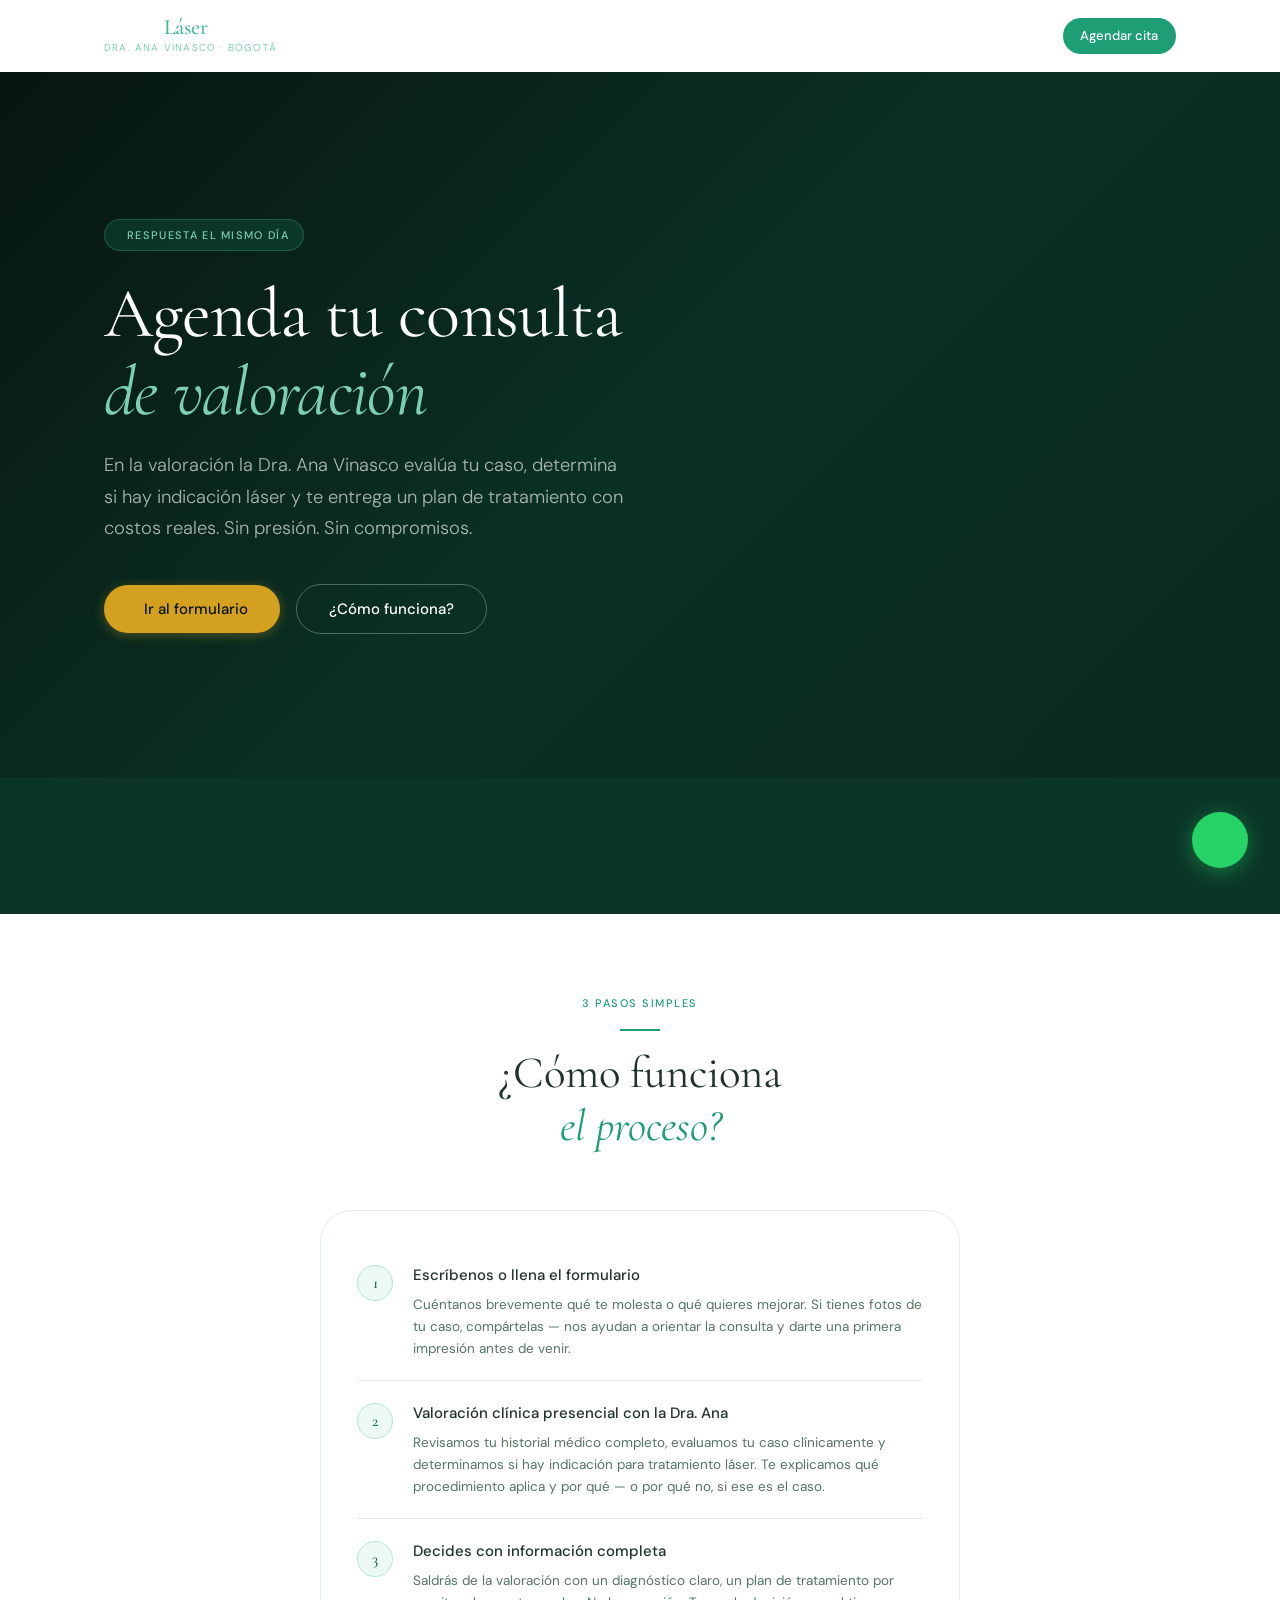
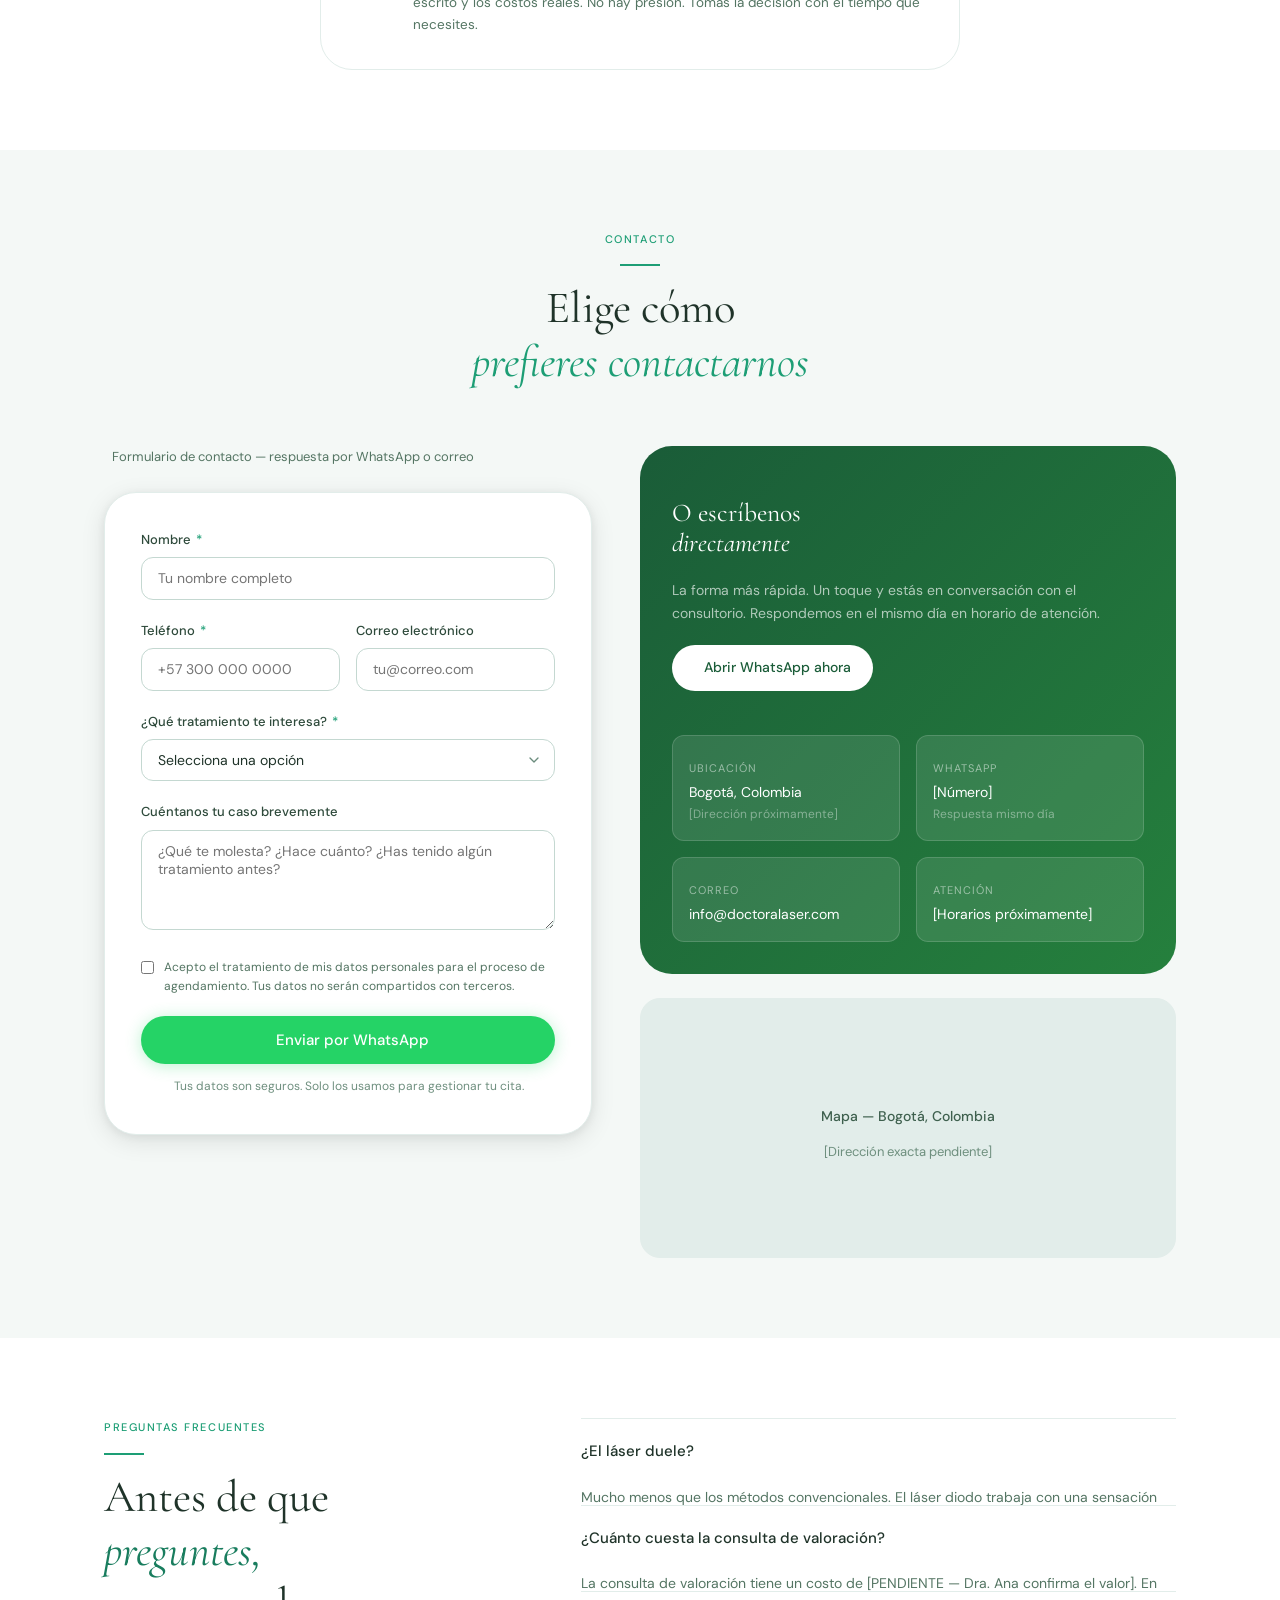
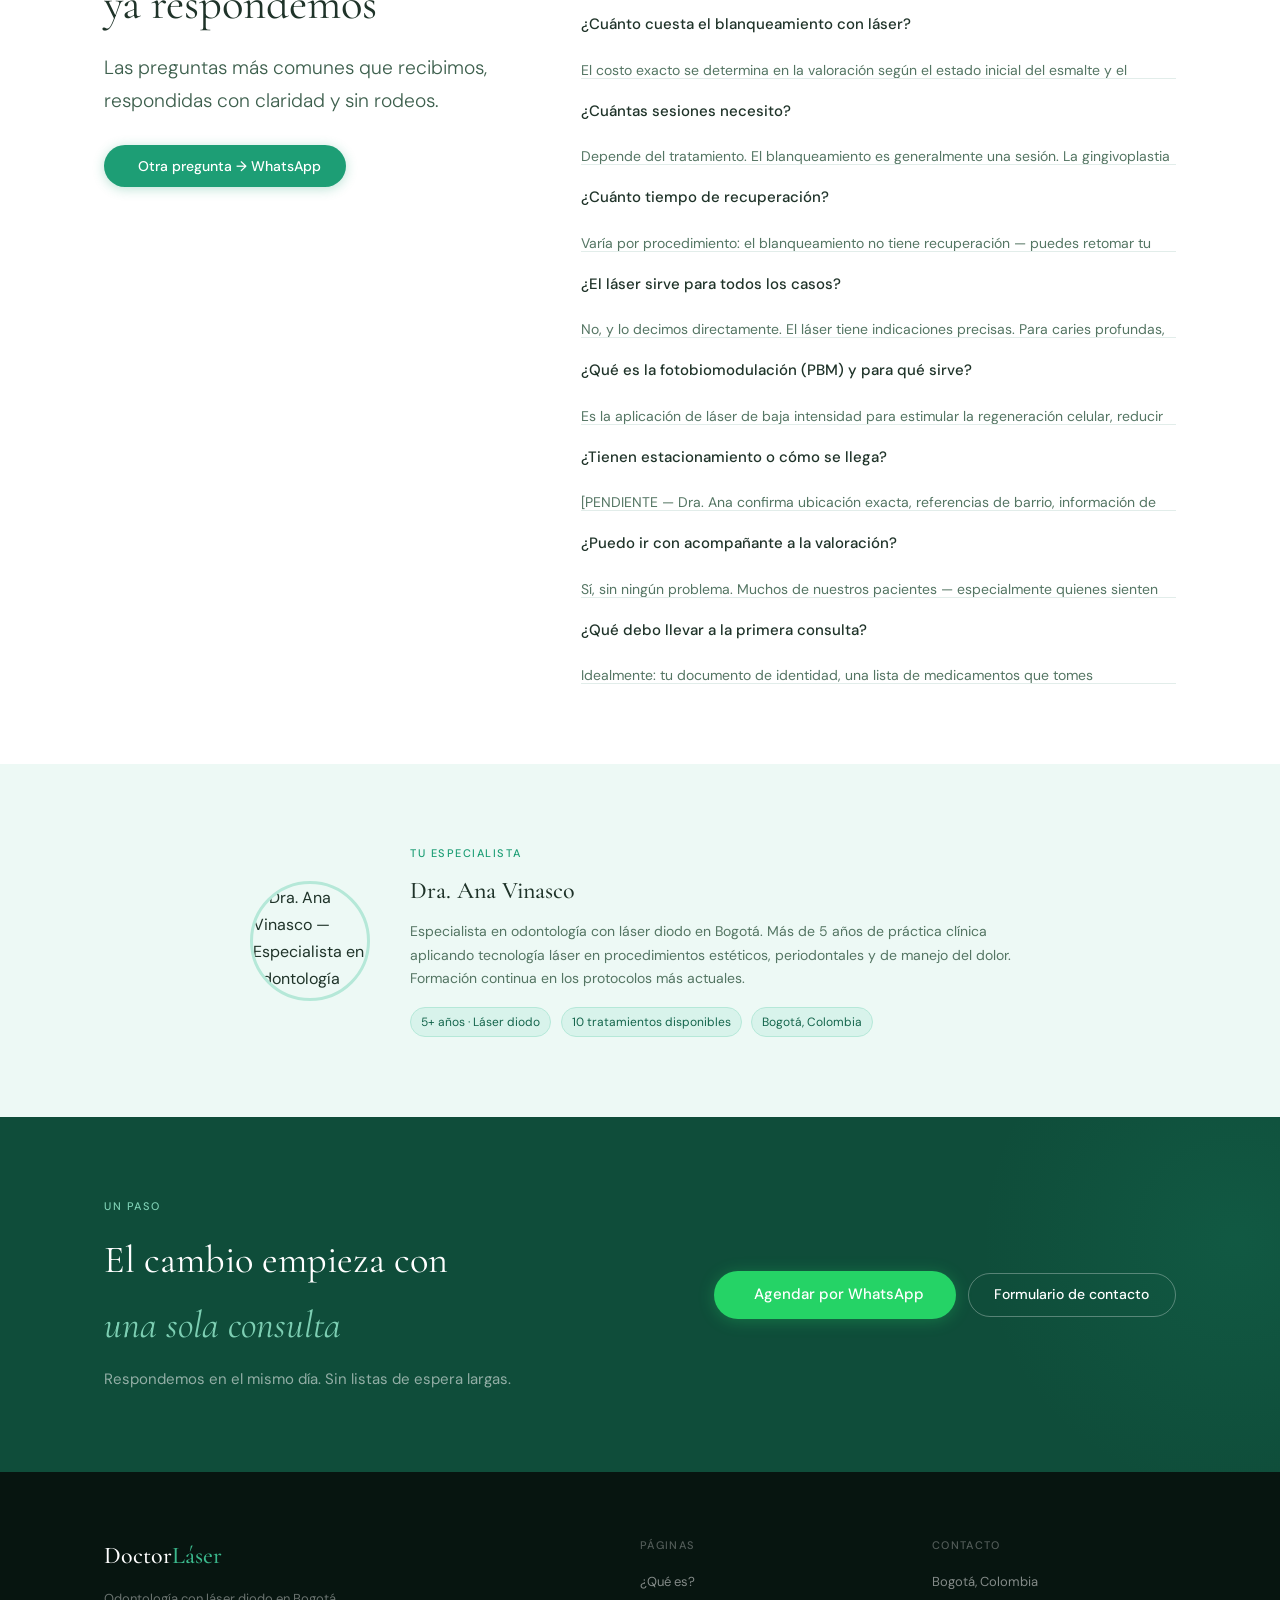
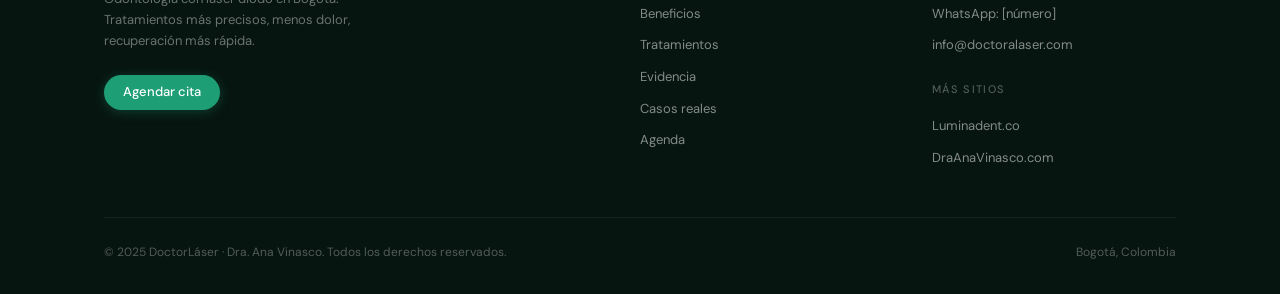
==== doctoralaser_v1/agenda.html @ c2af557d "Add files via upload" ====
<!DOCTYPE html>
<html lang="es">
<head>
  <meta charset="UTF-8">
  <meta name="viewport" content="width=device-width, initial-scale=1.0">
  <title>Agendar Cita — Odontología Láser Bogotá | DoctorLáser</title>
  <meta name="description" content="Agenda tu consulta de valoración con la Dra. Ana Vinasco. Odontología láser en Bogotá. Respuesta el mismo día por WhatsApp.">
  <link rel="preconnect" href="https://fonts.googleapis.com">
  <link rel="preconnect" href="https://fonts.gstatic.com" crossorigin>
  <link href="https://fonts.googleapis.com/css2?family=Cormorant+Garamond:ital,wght@0,300;0,400;0,500;0,600;1,300;1,400;1,500&family=DM+Sans:opsz,wght@9..40,300;9..40,400;9..40,500&display=swap" rel="stylesheet">
  <link rel="stylesheet" href="https://cdn.jsdelivr.net/npm/@tabler/icons-webfont@2.44.0/tabler-icons.min.css">
  <link rel="stylesheet" href="css/styles.css">
  <style>
    .contact-grid { display:grid; grid-template-columns:1fr 1.1fr; gap:3rem; align-items:start; }
    @media(max-width:800px){ .contact-grid { grid-template-columns:1fr; } }

    .form-card {
      background:var(--c-white);
      border:1px solid var(--c-n100);
      border-radius:var(--radius-xl);
      padding:2.25rem;
      box-shadow:var(--shadow-md);
    }
    .form-field { margin-bottom:1.25rem; }
    .form-label {
      display:block; font-size:13px; font-weight:500;
      color:var(--c-n700); margin-bottom:.4rem;
    }
    .form-label span { color:var(--c-p500); margin-left:2px; }
    .form-input {
      width:100%; padding:.7rem 1rem;
      border:1px solid var(--c-n200);
      border-radius:var(--radius-md);
      font-family:var(--font-body);
      font-size:14px; color:var(--c-n800);
      background:var(--c-white);
      transition:border-color var(--dur-fast), box-shadow var(--dur-fast);
      outline:none;
    }
    .form-input:focus {
      border-color:var(--c-p400);
      box-shadow:0 0 0 3px rgba(29,158,117,.12);
    }
    textarea.form-input { resize:vertical; min-height:100px; }
    select.form-input { cursor:pointer; appearance:none;
      background-image:url("data:image/svg+xml,%3Csvg xmlns='http://www.w3.org/2000/svg' width='16' height='16' fill='none' viewBox='0 0 24 24'%3E%3Cpath stroke='%236B8C7D' stroke-linecap='round' stroke-linejoin='round' stroke-width='2' d='M6 9l6 6 6-6'/%3E%3C/svg%3E");
      background-repeat:no-repeat; background-position:right .75rem center; padding-right:2.5rem;
    }
    .form-submit {
      width:100%; padding:.85rem;
      background:#25D366; color:var(--c-white);
      border:none; border-radius:var(--radius-pill);
      font-size:15px; font-weight:500;
      cursor:pointer; display:flex; align-items:center;
      justify-content:center; gap:.6rem;
      transition:background var(--dur-fast), transform var(--dur-fast), box-shadow var(--dur-fast);
      box-shadow:0 2px 16px rgba(37,211,102,.3);
      font-family:var(--font-body);
    }
    .form-submit:hover { background:#1fbd5c; transform:translateY(-2px); box-shadow:0 6px 24px rgba(37,211,102,.4); }
    .form-submit i { font-size:20px; }
    .form-note { font-size:12px; color:var(--c-n400); text-align:center; margin-top:.75rem; }

    .wa-direct {
      background:linear-gradient(135deg,#1A5C38,#25803D);
      border-radius:var(--radius-xl);
      padding:2rem;
      color:var(--c-white);
      display:flex; flex-direction:column; gap:1.25rem;
    }
    .wa-direct__icon { font-size:40px; color:#7DDD9B; }
    .wa-direct__title { font-family:var(--font-display); font-size:1.6rem; font-weight:400; line-height:1.2; }
    .wa-direct__sub { font-size:14px; color:rgba(255,255,255,.65); line-height:1.65; }
    .wa-direct__btn {
      display:inline-flex; align-items:center; gap:.6rem;
      background:var(--c-white); color:#1A5C38;
      font-size:14px; font-weight:500;
      padding:.7rem 1.4rem; border-radius:var(--radius-pill);
      width:fit-content;
      transition:transform var(--dur-fast), box-shadow var(--dur-fast);
    }
    .wa-direct__btn:hover { transform:translateY(-2px); box-shadow:0 6px 20px rgba(0,0,0,.2); }
    .wa-direct__btn i { font-size:18px; }

    .info-tiles { display:grid; grid-template-columns:1fr 1fr; gap:1rem; margin-top:1.5rem; }
    .info-tile {
      background:rgba(255,255,255,.1); border:1px solid rgba(255,255,255,.15);
      border-radius:var(--radius-md); padding:1rem;
    }
    .info-tile__label { font-size:11px; color:rgba(255,255,255,.5); text-transform:uppercase; letter-spacing:.1em; margin-bottom:.3rem; }
    .info-tile__value { font-size:14px; color:var(--c-white); font-weight:400; line-height:1.5; }
    .info-tile i { font-size:20px; color:rgba(255,255,255,.5); margin-bottom:.4rem; display:block; }

    .process-card {
      background:var(--c-white);
      border:1px solid var(--c-n100);
      border-radius:var(--radius-xl);
      padding:2rem 2.25rem;
    }
    .process-step {
      display:flex; gap:1.25rem; align-items:flex-start;
      padding:1.25rem 0;
      border-bottom:1px solid var(--c-n100);
    }
    .process-step:last-child { border-bottom:none; padding-bottom:0; }
    .ps-num {
      width:36px; height:36px; flex-shrink:0;
      background:var(--c-p50); border:1px solid var(--c-p200);
      border-radius:50%; display:flex; align-items:center; justify-content:center;
      font-family:var(--font-display); font-size:16px;
      color:var(--c-p700); font-weight:500; margin-top:2px;
    }
    .ps-body {}
    .ps-title { font-size:15px; font-weight:500; color:var(--c-n800); margin-bottom:.3rem; }
    .ps-text  { font-size:13.5px; color:var(--c-n500); line-height:1.65; }

    .map-embed {
      width:100%; height:260px; border-radius:var(--radius-lg);
      overflow:hidden; border:1px solid var(--c-n100);
      background:var(--c-n100);
      display:flex; flex-direction:column;
      align-items:center; justify-content:center;
      gap:.75rem; color:var(--c-n400);
    }
    .map-embed i { font-size:40px; color:var(--c-n300); }

    .hours-grid {
      display:grid; grid-template-columns:1fr 1fr;
      gap:.5rem; margin-top:.75rem;
    }
    .hours-row {
      display:flex; justify-content:space-between;
      font-size:13px; padding:.4rem 0;
      border-bottom:1px solid var(--c-n100);
    }
    .hours-row .day  { color:var(--c-n600); }
    .hours-row .time { color:var(--c-n800); font-weight:500; }
    .hours-row.closed .time { color:var(--c-n400); font-weight:400; }
  </style>
</head>
<body>

  <nav class="nav" id="main-nav"></nav>
  <div id="wa-float" class="wa-float"></div>

  <main>

    <!-- HERO -->
    <section class="hero hero--compact">
      <div class="hero__bg" style="background-image:url('https://images.unsplash.com/photo-1559839734-2b71ea197ec2?w=1400&q=80')"></div>
      <div class="hero__overlay"></div>
      <div class="hero__content">
        <div class="hero__tag fade-up">
          <i class="ti ti-calendar-check"></i>
          Respuesta el mismo día
        </div>
        <h1 class="hero__title fade-up delay-1">
          Agenda tu consulta<br><em>de valoración</em>
        </h1>
        <p class="hero__sub fade-up delay-2">
          En la valoración la Dra. Ana Vinasco evalúa tu caso, determina si hay indicación láser y te entrega un plan de tratamiento con costos reales. Sin presión. Sin compromisos.
        </p>
        <div class="hero__actions fade-up delay-3">
          <a href="#contacto" class="btn btn--primary btn--lg">
            <i class="ti ti-arrow-down"></i>
            Ir al formulario
          </a>
          <a href="#proceso" class="btn btn--outline btn--lg">¿Cómo funciona?</a>
        </div>
      </div>
    </section>

    <!-- PROMESA -->
    <section class="section--sm" style="background:var(--c-p900)">
      <div class="container">
        <div style="display:flex;justify-content:center;flex-wrap:wrap;gap:2rem" class="fade-up">
          <div style="display:flex;align-items:center;gap:.75rem;color:rgba(255,255,255,.75);font-size:14px">
            <i class="ti ti-clock" style="font-size:22px;color:var(--c-p400)"></i>
            Respondemos en el mismo día
          </div>
          <div style="display:flex;align-items:center;gap:.75rem;color:rgba(255,255,255,.75);font-size:14px">
            <i class="ti ti-file-description" style="font-size:22px;color:var(--c-p400)"></i>
            Plan de tratamiento por escrito
          </div>
          <div style="display:flex;align-items:center;gap:.75rem;color:rgba(255,255,255,.75);font-size:14px">
            <i class="ti ti-cash" style="font-size:22px;color:var(--c-p400)"></i>
            Costos reales en la consulta
          </div>
          <div style="display:flex;align-items:center;gap:.75rem;color:rgba(255,255,255,.75);font-size:14px">
            <i class="ti ti-heart-handshake" style="font-size:22px;color:var(--c-p400)"></i>
            Sin presión para agendar
          </div>
        </div>
      </div>
    </section>

    <!-- PROCESO -->
    <section id="proceso">
      <div class="container">
        <div class="section-header section-header--center fade-up">
          <div class="eyebrow section-header__eyebrow">3 pasos simples</div>
          <div class="section-divider section-divider--center"></div>
          <h2 class="section-header__title">¿Cómo funciona<br><em>el proceso?</em></h2>
        </div>
        <div style="max-width:640px;margin:0 auto" class="fade-up">
          <div class="process-card">
            <div class="process-step">
              <div class="ps-num">1</div>
              <div class="ps-body">
                <div class="ps-title">Escríbenos o llena el formulario</div>
                <div class="ps-text">Cuéntanos brevemente qué te molesta o qué quieres mejorar. Si tienes fotos de tu caso, compártelas — nos ayudan a orientar la consulta y darte una primera impresión antes de venir.</div>
              </div>
            </div>
            <div class="process-step">
              <div class="ps-num">2</div>
              <div class="ps-body">
                <div class="ps-title">Valoración clínica presencial con la Dra. Ana</div>
                <div class="ps-text">Revisamos tu historial médico completo, evaluamos tu caso clínicamente y determinamos si hay indicación para tratamiento láser. Te explicamos qué procedimiento aplica y por qué — o por qué no, si ese es el caso.</div>
              </div>
            </div>
            <div class="process-step">
              <div class="ps-num">3</div>
              <div class="ps-body">
                <div class="ps-title">Decides con información completa</div>
                <div class="ps-text">Saldrás de la valoración con un diagnóstico claro, un plan de tratamiento por escrito y los costos reales. No hay presión. Tomas la decisión con el tiempo que necesites.</div>
              </div>
            </div>
          </div>
        </div>
      </div>
    </section>

    <!-- CONTACTO PRINCIPAL -->
    <section id="contacto" class="bg-light">
      <div class="container">
        <div class="section-header section-header--center fade-up">
          <div class="eyebrow section-header__eyebrow">Contacto</div>
          <div class="section-divider section-divider--center"></div>
          <h2 class="section-header__title">Elige cómo<br><em>prefieres contactarnos</em></h2>
        </div>
        <div class="contact-grid fade-up">

          <!-- FORMULARIO -->
          <div>
            <p style="font-size:13px;color:var(--c-n500);margin-bottom:1.5rem;display:flex;align-items:center;gap:.5rem">
              <i class="ti ti-mail" style="color:var(--c-p500)"></i>
              Formulario de contacto — respuesta por WhatsApp o correo
            </p>
            <div class="form-card">
              <div class="form-field">
                <label class="form-label">Nombre <span>*</span></label>
                <input type="text" class="form-input" placeholder="Tu nombre completo">
              </div>
              <div style="display:grid;grid-template-columns:1fr 1fr;gap:1rem">
                <div class="form-field">
                  <label class="form-label">Teléfono <span>*</span></label>
                  <input type="tel" class="form-input" placeholder="+57 300 000 0000">
                </div>
                <div class="form-field">
                  <label class="form-label">Correo electrónico</label>
                  <input type="email" class="form-input" placeholder="tu@correo.com">
                </div>
              </div>
              <div class="form-field">
                <label class="form-label">¿Qué tratamiento te interesa? <span>*</span></label>
                <select class="form-input">
                  <option value="" disabled selected>Selecciona una opción</option>
                  <option>Blanqueamiento dental con láser</option>
                  <option>Gingivoplastia (rediseño de encías)</option>
                  <option>Fotobiomodulación — PBM</option>
                  <option>Desensibilización dental</option>
                  <option>Frenilectomía</option>
                  <option>Terapia para bruxismo</option>
                  <option>Terapia para parálisis facial</option>
                  <option>Desinfección de conductos</option>
                  <option>Desinfección de bolsas periodontales</option>
                  <option>No sé cuál necesito — quiero orientación</option>
                  <option>Otro procedimiento</option>
                </select>
              </div>
              <div class="form-field">
                <label class="form-label">Cuéntanos tu caso brevemente</label>
                <textarea class="form-input" placeholder="¿Qué te molesta? ¿Hace cuánto? ¿Has tenido algún tratamiento antes?"></textarea>
              </div>
              <div class="form-field" style="display:flex;align-items:flex-start;gap:.6rem">
                <input type="checkbox" id="privacidad" style="margin-top:3px;accent-color:var(--c-p500);cursor:pointer">
                <label for="privacidad" style="font-size:12px;color:var(--c-n500);cursor:pointer;line-height:1.6">
                  Acepto el tratamiento de mis datos personales para el proceso de agendamiento. Tus datos no serán compartidos con terceros.
                </label>
              </div>
              <button type="button" class="form-submit" onclick="sendWhatsApp()">
                <i class="ti ti-brand-whatsapp"></i>
                Enviar por WhatsApp
              </button>
              <p class="form-note">
                <i class="ti ti-shield-lock" style="vertical-align:-2px;margin-right:3px"></i>
                Tus datos son seguros. Solo los usamos para gestionar tu cita.
              </p>
            </div>
          </div>

          <!-- WHATSAPP DIRECTO + INFO -->
          <div style="display:flex;flex-direction:column;gap:1.5rem">

            <div class="wa-direct">
              <i class="ti ti-brand-whatsapp wa-direct__icon"></i>
              <h3 class="wa-direct__title">O escríbenos<br><em>directamente</em></h3>
              <p class="wa-direct__sub">La forma más rápida. Un toque y estás en conversación con el consultorio. Respondemos en el mismo día en horario de atención.</p>
              <a href="https://wa.me/573000000000?text=Hola%2C%20quiero%20agendar%20una%20consulta%20de%20valoraci%C3%B3n%20en%20DoctorL%C3%A1ser%20%F0%9F%98�" target="_blank" rel="noopener" class="wa-direct__btn">
                <i class="ti ti-brand-whatsapp"></i>
                Abrir WhatsApp ahora
              </a>
              <div class="info-tiles">
                <div class="info-tile">
                  <i class="ti ti-map-pin"></i>
                  <div class="info-tile__label">Ubicación</div>
                  <div class="info-tile__value">Bogotá, Colombia<br><span style="color:rgba(255,255,255,.4);font-size:12px">[Dirección próximamente]</span></div>
                </div>
                <div class="info-tile">
                  <i class="ti ti-phone"></i>
                  <div class="info-tile__label">WhatsApp</div>
                  <div class="info-tile__value">[Número]<br><span style="color:rgba(255,255,255,.4);font-size:12px">Respuesta mismo día</span></div>
                </div>
                <div class="info-tile">
                  <i class="ti ti-mail"></i>
                  <div class="info-tile__label">Correo</div>
                  <div class="info-tile__value">info@doctoralaser.com</div>
                </div>
                <div class="info-tile">
                  <i class="ti ti-clock"></i>
                  <div class="info-tile__label">Atención</div>
                  <div class="info-tile__value">[Horarios próximamente]</div>
                </div>
              </div>
            </div>

            <!-- MAPA -->
            <div class="map-embed">
              <i class="ti ti-map-2"></i>
              <p style="font-size:14px;color:var(--c-n600);font-weight:500">Mapa — Bogotá, Colombia</p>
              <p style="font-size:13px;color:var(--c-n400)">[Dirección exacta pendiente]</p>
            </div>

          </div>
        </div>
      </div>
    </section>

    <!-- FAQ -->
    <section>
      <div class="container">
        <div style="display:grid;grid-template-columns:1fr 1.5fr;gap:5rem;align-items:start">

          <div class="fade-up" style="position:sticky;top:100px">
            <div class="eyebrow section-header__eyebrow">Preguntas frecuentes</div>
            <div class="section-divider"></div>
            <h2 class="display-md" style="color:var(--c-n800);margin-bottom:1.25rem">
              Antes de que<br><em style="color:var(--c-p600)">preguntes,</em><br>ya respondemos
            </h2>
            <p class="lead" style="margin-bottom:1.75rem">
              Las preguntas más comunes que recibimos, respondidas con claridad y sin rodeos.
            </p>
            <a href="agenda.html#contacto" class="btn btn--teal">
              <i class="ti ti-brand-whatsapp"></i>
              Otra pregunta → WhatsApp
            </a>
          </div>

          <div class="fade-up delay-1">
            <div class="faq-item">
              <div class="faq-question">
                ¿El láser duele?
                <i class="ti ti-chevron-down"></i>
              </div>
              <div class="faq-answer">
                Mucho menos que los métodos convencionales. El láser diodo trabaja con una sensación de calor leve y controlada. En muchos procedimientos de tejidos blandos se trabaja con mínima anestesia o sin ella. En cirugías más complejas se usa anestesia local, pero el post-operatorio es notablemente más cómodo que con bisturí convencional.
              </div>
            </div>
            <div class="faq-item">
              <div class="faq-question">
                ¿Cuánto cuesta la consulta de valoración?
                <i class="ti ti-chevron-down"></i>
              </div>
              <div class="faq-answer">
                La consulta de valoración tiene un costo de [PENDIENTE — Dra. Ana confirma el valor]. En ella recibes evaluación clínica completa, diagnóstico preciso y un plan de tratamiento por escrito con los costos reales de cada procedimiento. No hay letra pequeña.
              </div>
            </div>
            <div class="faq-item">
              <div class="faq-question">
                ¿Cuánto cuesta el blanqueamiento con láser?
                <i class="ti ti-chevron-down"></i>
              </div>
              <div class="faq-answer">
                El costo exacto se determina en la valoración según el estado inicial del esmalte y el objetivo de tono del paciente. El blanqueamiento láser tiene un costo mayor que los kits caseros o el blanqueamiento con luz LED de baja potencia, pero la diferencia está en la seguridad del proceso, la velocidad del resultado (una sesión vs. semanas) y el control clínico profesional. En la consulta recibes el precio exacto para tu caso.
              </div>
            </div>
            <div class="faq-item">
              <div class="faq-question">
                ¿Cuántas sesiones necesito?
                <i class="ti ti-chevron-down"></i>
              </div>
              <div class="faq-answer">
                Depende del tratamiento. El blanqueamiento es generalmente una sesión. La gingivoplastia y la frenilectomía también son habitualmente procedimientos de una sola sesión. La fotobiomodulación (PBM), la terapia para bruxismo y la desinfección de bolsas periodontales pueden requerir entre 3 y 6 sesiones según la severidad del caso. En la valoración te decimos exactamente cuántas sesiones necesita tu caso específico.
              </div>
            </div>
            <div class="faq-item">
              <div class="faq-question">
                ¿Cuánto tiempo de recuperación?
                <i class="ti ti-chevron-down"></i>
              </div>
              <div class="faq-answer">
                Varía por procedimiento: el blanqueamiento no tiene recuperación — puedes retomar tu vida inmediatamente. La gingivoplastia y la frenilectomía tienen 24–48 horas de molestia leve. La desinfección de conductos o bolsas periodontales con láser tiene recuperación similar o más corta que el método convencional. En ningún caso necesitas días de cama ni analgésicos fuertes para la mayoría de procedimientos.
              </div>
            </div>
            <div class="faq-item">
              <div class="faq-question">
                ¿El láser sirve para todos los casos?
                <i class="ti ti-chevron-down"></i>
              </div>
              <div class="faq-answer">
                No, y lo decimos directamente. El láser tiene indicaciones precisas. Para caries profundas, ortodoncia, prótesis o endodoncia compleja, los métodos convencionales siguen siendo el estándar. Pacientes con marcapasos, epilepsia fotosensible o ciertas condiciones de pigmentación requieren evaluación especial. En la consulta de valoración revisamos tu historial completo y te decimos con honestidad si tienes indicación láser — incluyendo cuando la respuesta es no.
              </div>
            </div>
            <div class="faq-item">
              <div class="faq-question">
                ¿Qué es la fotobiomodulación (PBM) y para qué sirve?
                <i class="ti ti-chevron-down"></i>
              </div>
              <div class="faq-answer">
                Es la aplicación de láser de baja intensidad para estimular la regeneración celular, reducir inflamación y acelerar la cicatrización. No corta ni elimina tejido — activa los mecanismos naturales de reparación del organismo. Se usa en aftas, úlceras bucales, dolor de articulación temporomandibular (ATM), recuperación post-quirúrgica, periodoncia y como complemento en terapia para parálisis facial periférica. No duele y no requiere anestesia.
              </div>
            </div>
            <div class="faq-item">
              <div class="faq-question">
                ¿Tienen estacionamiento o cómo se llega?
                <i class="ti ti-chevron-down"></i>
              </div>
              <div class="faq-answer">
                [PENDIENTE — Dra. Ana confirma ubicación exacta, referencias de barrio, información de parqueaderos cercanos y rutas de transporte público. Este espacio se actualiza con la dirección definitiva.]
              </div>
            </div>
            <div class="faq-item">
              <div class="faq-question">
                ¿Puedo ir con acompañante a la valoración?
                <i class="ti ti-chevron-down"></i>
              </div>
              <div class="faq-answer">
                Sí, sin ningún problema. Muchos de nuestros pacientes — especialmente quienes sienten ansiedad ante el dentista — vienen con un familiar o amigo. La valoración es una conversación tranquila, no un procedimiento. No es necesario nada especial para asistir.
              </div>
            </div>
            <div class="faq-item">
              <div class="faq-question">
                ¿Qué debo llevar a la primera consulta?
                <i class="ti ti-chevron-down"></i>
              </div>
              <div class="faq-answer">
                Idealmente: tu documento de identidad, una lista de medicamentos que tomes actualmente (especialmente anticoagulantes o inmunosupresores), y si tienes radiografías dentales recientes, tráelas — nos ahorran tiempo. Si tienes algún diagnóstico médico relevante (diabetes, hipertensión, enfermedades autoinmunes), también es útil que nos lo cuentes. No es obligatorio traer nada — podemos comenzar desde cero.
              </div>
            </div>
          </div>

        </div>
      </div>
    </section>

    <!-- DOCTORA BREVE -->
    <section class="bg-teal-light">
      <div class="container">
        <div style="display:grid;grid-template-columns:auto 1fr;gap:2.5rem;align-items:center;max-width:780px;margin:0 auto" class="fade-up">
          <div style="width:120px;height:120px;border-radius:50%;overflow:hidden;flex-shrink:0;border:3px solid var(--c-p200)">
            <img src="https://images.unsplash.com/photo-1559839734-2b71ea197ec2?w=240&q=80"
                 alt="Dra. Ana Vinasco — Especialista en odontología láser Bogotá"
                 style="width:100%;height:100%;object-fit:cover">
          </div>
          <div>
            <div class="eyebrow section-header__eyebrow" style="margin-bottom:.5rem">Tu especialista</div>
            <h3 style="font-family:var(--font-display);font-size:1.5rem;font-weight:500;color:var(--c-n800);margin-bottom:.5rem">Dra. Ana Vinasco</h3>
            <p style="font-size:14px;color:var(--c-n500);line-height:1.7;margin-bottom:1rem">
              Especialista en odontología con láser diodo en Bogotá. Más de 5 años de práctica clínica aplicando tecnología láser en procedimientos estéticos, periodontales y de manejo del dolor. Formación continua en los protocolos más actuales.
            </p>
            <div style="display:flex;flex-wrap:wrap;gap:.6rem">
              <span style="font-size:12px;background:var(--c-p100);color:var(--c-p700);padding:4px 10px;border-radius:999px;border:1px solid var(--c-p200)">5+ años · Láser diodo</span>
              <span style="font-size:12px;background:var(--c-p100);color:var(--c-p700);padding:4px 10px;border-radius:999px;border:1px solid var(--c-p200)">10 tratamientos disponibles</span>
              <span style="font-size:12px;background:var(--c-p100);color:var(--c-p700);padding:4px 10px;border-radius:999px;border:1px solid var(--c-p200)">Bogotá, Colombia</span>
            </div>
          </div>
        </div>
      </div>
    </section>

    <!-- FINAL CTA -->
    <section class="cta-section">
      <div class="container">
        <div class="cta-section__inner fade-up">
          <div class="cta-section__text">
            <div class="eyebrow eyebrow--light" style="margin-bottom:.75rem">Un paso</div>
            <h2 class="cta-section__title">El cambio empieza con<br><em>una sola consulta</em></h2>
            <p class="cta-section__sub">Respondemos en el mismo día. Sin listas de espera largas.</p>
          </div>
          <div class="cta-section__actions">
            <a href="https://wa.me/573000000000?text=Hola%2C%20quiero%20agendar%20una%20consulta%20de%20valoraci%C3%B3n%20en%20DoctorL%C3%A1ser%20%F0%9F%98%8A" target="_blank" rel="noopener" class="btn btn--wa btn--lg">
              <i class="ti ti-brand-whatsapp"></i>
              Agendar por WhatsApp
            </a>
            <a href="#contacto" class="btn btn--outline">Formulario de contacto</a>
          </div>
        </div>
      </div>
    </section>

  </main>

  <div id="main-footer"></div>
  <script src="js/components.js"></script>
  <script src="js/main.js"></script>
  <script>
    function sendWhatsApp() {
      const nombre = document.querySelector('input[placeholder="Tu nombre completo"]').value.trim();
      const tel    = document.querySelector('input[type="tel"]').value.trim();
      const trat   = document.querySelector('select').value;
      const msg    = document.querySelector('textarea').value.trim();
      const check  = document.getElementById('privacidad').checked;

      if (!nombre || !tel) {
        alert('Por favor completa al menos tu nombre y teléfono.');
        return;
      }
      if (!check) {
        alert('Por favor acepta el tratamiento de datos para continuar.');
        return;
      }

      let text = `Hola Dra. Ana 👋\n\nMi nombre es *${nombre}*.\nTeléfono: ${tel}\n`;
      if (trat) text += `Tratamiento de interés: *${trat}*\n`;
      if (msg)  text += `\nComentario: ${msg}\n`;
      text += `\nMe gustaría agendar una consulta de valoración en DoctorLáser 😊`;

      window.open(`https://wa.me/573000000000?text=${encodeURIComponent(text)}`, '_blank');
    }
  </script>
</body>
</html>
---- doctoralaser_v1/css/styles.css ----
/* ============================================================
   DOCTORALASER.COM — Design System
   Premium Medical + Editorial Aesthetic
   ============================================================ */

/* --- Google Fonts --- */
@import url('https://fonts.googleapis.com/css2?family=Cormorant+Garamond:ital,wght@0,300;0,400;0,500;0,600;1,300;1,400;1,500&family=DM+Sans:opsz,wght@9..40,300;9..40,400;9..40,500&display=swap');

/* --- Design Tokens --- */
:root {
  --c-dark:        #071510;
  --c-p900:        #0B3528;
  --c-p800:        #0F4D3A;
  --c-p700:        #14654C;
  --c-p600:        #197D5E;
  --c-p500:        #1D9E75;
  --c-p400:        #3BB88C;
  --c-p300:        #7DCFB3;
  --c-p200:        #B5E8D8;
  --c-p100:        #D8F3EB;
  --c-p50:         #EDF9F5;
  --c-a600:        #B8860A;
  --c-a500:        #D4A020;
  --c-a400:        #E8B83A;
  --c-a100:        #FEF5DF;
  --c-n900:        #111B16;
  --c-n800:        #1F3329;
  --c-n700:        #2E4A3B;
  --c-n600:        #3E604E;
  --c-n500:        #547563;
  --c-n400:        #6E8F7E;
  --c-n300:        #A0BAB0;
  --c-n200:        #C4D8D1;
  --c-n100:        #E2EDEA;
  --c-n50:         #F4F8F6;
  --c-white:       #FFFFFF;

  --font-display:  'Cormorant Garamond', Georgia, serif;
  --font-body:     'DM Sans', -apple-system, BlinkMacSystemFont, sans-serif;

  --radius-xs:     4px;
  --radius-sm:     8px;
  --radius-md:     12px;
  --radius-lg:     20px;
  --radius-xl:     32px;
  --radius-pill:   999px;

  --shadow-xs:     0 1px 2px rgba(7,21,16,.05);
  --shadow-sm:     0 2px 8px rgba(7,21,16,.07), 0 1px 3px rgba(7,21,16,.05);
  --shadow-md:     0 6px 24px rgba(7,21,16,.10), 0 2px 8px rgba(7,21,16,.06);
  --shadow-lg:     0 16px 48px rgba(7,21,16,.14), 0 4px 14px rgba(7,21,16,.07);
  --shadow-xl:     0 28px 64px rgba(7,21,16,.18), 0 8px 24px rgba(7,21,16,.09);

  --nav-h:         72px;
  --max-w:         1120px;
  --max-w-narrow:  800px;
  --max-w-wide:    1300px;

  --ease-out:      cubic-bezier(.16,1,.3,1);
  --ease-in-out:   cubic-bezier(.45,0,.55,1);
  --dur-fast:      160ms;
  --dur-mid:       280ms;
  --dur-slow:      480ms;
}

/* --- Reset --- */
*, *::before, *::after { box-sizing: border-box; margin: 0; padding: 0; }
html { scroll-behavior: smooth; -webkit-font-smoothing: antialiased; }
body {
  font-family: var(--font-body);
  font-size: 16px;
  line-height: 1.7;
  color: var(--c-n800);
  background: var(--c-white);
  padding-top: var(--nav-h);
}
img { display: block; max-width: 100%; height: auto; }
a { color: inherit; text-decoration: none; }
ul { list-style: none; }
button { cursor: pointer; border: none; background: none; font-family: inherit; }
input, textarea, select { font-family: inherit; }

/* --- Typography Scale --- */
.display-xl {
  font-family: var(--font-display);
  font-size: clamp(2.8rem, 6vw, 5rem);
  font-weight: 400;
  line-height: 1.1;
  letter-spacing: -0.01em;
}
.display-lg {
  font-family: var(--font-display);
  font-size: clamp(2.2rem, 4.5vw, 3.8rem);
  font-weight: 400;
  line-height: 1.15;
}
.display-md {
  font-family: var(--font-display);
  font-size: clamp(1.8rem, 3.5vw, 2.8rem);
  font-weight: 400;
  line-height: 1.2;
}
.display-sm {
  font-family: var(--font-display);
  font-size: clamp(1.4rem, 2.5vw, 2rem);
  font-weight: 500;
  line-height: 1.25;
}
h1 { font-family: var(--font-display); font-weight: 400; }
h2 { font-family: var(--font-display); font-weight: 400; }
h3 { font-family: var(--font-body); font-weight: 500; }
h4 { font-family: var(--font-body); font-weight: 500; }

.eyebrow {
  font-family: var(--font-body);
  font-size: 11px;
  font-weight: 500;
  letter-spacing: 0.14em;
  text-transform: uppercase;
  color: var(--c-p500);
}
.eyebrow--light { color: var(--c-p300); }
.eyebrow--gold  { color: var(--c-a400); }

.lead {
  font-size: clamp(1rem, 2vw, 1.2rem);
  line-height: 1.7;
  font-weight: 300;
  color: var(--c-n600);
}
.lead--light { color: rgba(255,255,255,.75); }

.text-sm { font-size: 14px; }
.text-xs { font-size: 12px; }
.text-muted { color: var(--c-n500); }
.text-light { color: var(--c-white); }
.text-teal  { color: var(--c-p500); }
.text-gold  { color: var(--c-a500); }

/* --- Layout --- */
.container {
  width: 100%;
  max-width: var(--max-w);
  margin: 0 auto;
  padding: 0 1.5rem;
}
.container--narrow  { max-width: var(--max-w-narrow); }
.container--wide    { max-width: var(--max-w-wide); }

section { padding: 5rem 0; }
section.section--sm { padding: 3.5rem 0; }
section.section--lg { padding: 7rem 0; }

.bg-dark   { background: var(--c-p900); }
.bg-forest { background: var(--c-p800); }
.bg-teal   { background: var(--c-p500); }
.bg-light  { background: var(--c-n50); }
.bg-teal-light { background: var(--c-p50); }

.grid-2 { display: grid; grid-template-columns: 1fr 1fr; gap: 1.5rem; }
.grid-3 { display: grid; grid-template-columns: repeat(3, 1fr); gap: 1.5rem; }
.grid-auto { display: grid; grid-template-columns: repeat(auto-fit, minmax(280px, 1fr)); gap: 1.5rem; }

/* --- Navigation --- */
.nav {
  position: fixed;
  top: 0; left: 0; right: 0;
  z-index: 1000;
  height: var(--nav-h);
  display: flex;
  align-items: center;
  transition: background var(--dur-mid) var(--ease-out),
              box-shadow var(--dur-mid) var(--ease-out);
  background: transparent;
}
.nav.scrolled {
  background: rgba(7,21,16,.96);
  backdrop-filter: blur(12px);
  -webkit-backdrop-filter: blur(12px);
  box-shadow: 0 1px 0 rgba(255,255,255,.06);
}
.nav__inner {
  display: flex;
  align-items: center;
  justify-content: space-between;
  width: 100%;
  max-width: var(--max-w);
  margin: 0 auto;
  padding: 0 1.5rem;
}
.nav__logo {
  display: flex;
  flex-direction: column;
  gap: 1px;
}
.nav__logo-main {
  font-family: var(--font-display);
  font-size: 22px;
  font-weight: 500;
  color: var(--c-white);
  letter-spacing: -0.01em;
  line-height: 1;
}
.nav__logo-main span { color: var(--c-p400); }
.nav__logo-sub {
  font-size: 10px;
  font-weight: 400;
  color: var(--c-p300);
  letter-spacing: 0.12em;
  text-transform: uppercase;
}
.nav__links {
  display: flex;
  align-items: center;
  gap: 0.25rem;
}
.nav__link {
  font-size: 13.5px;
  font-weight: 400;
  color: rgba(255,255,255,.75);
  padding: 0.4rem 0.75rem;
  border-radius: var(--radius-sm);
  transition: color var(--dur-fast), background var(--dur-fast);
}
.nav__link:hover  { color: var(--c-white); background: rgba(255,255,255,.08); }
.nav__link.active { color: var(--c-p300); }
.nav__cta {
  font-size: 13px;
  font-weight: 500;
  background: var(--c-p500);
  color: var(--c-white);
  padding: 0.45rem 1.1rem;
  border-radius: var(--radius-pill);
  margin-left: 0.5rem;
  transition: background var(--dur-fast), transform var(--dur-fast);
}
.nav__cta:hover { background: var(--c-p400); transform: translateY(-1px); }
.nav__burger {
  display: none;
  flex-direction: column;
  gap: 5px;
  padding: 4px;
  cursor: pointer;
}
.nav__burger span {
  display: block;
  width: 24px;
  height: 2px;
  background: var(--c-white);
  border-radius: 2px;
  transition: transform var(--dur-mid), opacity var(--dur-mid);
}
.nav__mobile {
  display: none;
  position: fixed;
  inset: 0;
  z-index: 999;
  background: var(--c-p900);
  padding: calc(var(--nav-h) + 2rem) 1.5rem 2rem;
  flex-direction: column;
  gap: 0.5rem;
}
.nav__mobile.open { display: flex; }
.nav__mobile .nav__link {
  font-size: 16px;
  padding: 0.75rem 1rem;
  color: rgba(255,255,255,.8);
}
.nav__mobile .nav__cta {
  font-size: 15px;
  padding: 0.75rem 1.5rem;
  margin: 1rem 0 0;
  text-align: center;
  display: block;
}

/* --- Hero Variants --- */
.hero {
  position: relative;
  min-height: 90vh;
  display: flex;
  align-items: center;
  overflow: hidden;
  background: var(--c-dark);
}
.hero--compact { min-height: 65vh; }
.hero--full    { min-height: 100vh; }

.hero__bg {
  position: absolute;
  inset: 0;
  background-size: cover;
  background-position: center;
  opacity: 0.25;
  filter: saturate(0.3);
  transition: opacity 1.2s var(--ease-out);
}
.hero__overlay {
  position: absolute;
  inset: 0;
  background: linear-gradient(
    135deg,
    rgba(7,21,16,.96) 0%,
    rgba(11,53,40,.85) 50%,
    rgba(29,158,117,.15) 100%
  );
}
.hero__content {
  position: relative;
  z-index: 2;
  padding: 4rem 1.5rem;
  width: 100%;
  max-width: var(--max-w);
  margin: 0 auto;
}
.hero__tag {
  display: inline-flex;
  align-items: center;
  gap: 8px;
  background: rgba(29,158,117,.18);
  border: 1px solid rgba(61,184,140,.3);
  color: var(--c-p300);
  font-size: 11px;
  font-weight: 500;
  letter-spacing: 0.12em;
  text-transform: uppercase;
  padding: 6px 14px;
  border-radius: var(--radius-pill);
  margin-bottom: 1.5rem;
}
.hero__tag i { font-size: 14px; }
.hero__title {
  font-family: var(--font-display);
  font-size: clamp(2.6rem, 5.5vw, 5rem);
  font-weight: 400;
  color: var(--c-white);
  line-height: 1.1;
  max-width: 700px;
  margin-bottom: 1.25rem;
  letter-spacing: -0.01em;
}
.hero__title em {
  font-style: italic;
  color: var(--c-p300);
}
.hero__sub {
  font-size: clamp(1rem, 1.8vw, 1.15rem);
  color: rgba(255,255,255,.65);
  line-height: 1.7;
  max-width: 520px;
  margin-bottom: 2.5rem;
  font-weight: 300;
}
.hero__actions { display: flex; gap: 1rem; flex-wrap: wrap; align-items: center; }
.hero__scroll {
  position: absolute;
  bottom: 2rem;
  left: 50%;
  transform: translateX(-50%);
  display: flex;
  flex-direction: column;
  align-items: center;
  gap: 6px;
  color: rgba(255,255,255,.4);
  font-size: 11px;
  font-weight: 500;
  letter-spacing: 0.1em;
  text-transform: uppercase;
  z-index: 2;
}
.hero__scroll-line {
  width: 1px;
  height: 40px;
  background: linear-gradient(to bottom, rgba(29,158,117,.6), transparent);
  animation: scrollPulse 2s ease-in-out infinite;
}
@keyframes scrollPulse {
  0%,100% { opacity: .4; transform: scaleY(.8); }
  50%      { opacity: 1; transform: scaleY(1); }
}

/* --- Buttons --- */
.btn {
  display: inline-flex;
  align-items: center;
  gap: 8px;
  font-family: var(--font-body);
  font-size: 14px;
  font-weight: 500;
  border-radius: var(--radius-pill);
  padding: 0.7rem 1.6rem;
  transition: transform var(--dur-fast), box-shadow var(--dur-fast), background var(--dur-fast);
  line-height: 1.4;
}
.btn:hover   { transform: translateY(-2px); }
.btn:active  { transform: translateY(0); }
.btn i       { font-size: 18px; }

.btn--primary {
  background: var(--c-a500);
  color: var(--c-dark);
  box-shadow: 0 2px 12px rgba(212,160,32,.35);
}
.btn--primary:hover { background: var(--c-a400); box-shadow: 0 6px 24px rgba(212,160,32,.45); }

.btn--teal {
  background: var(--c-p500);
  color: var(--c-white);
  box-shadow: 0 2px 12px rgba(29,158,117,.3);
}
.btn--teal:hover { background: var(--c-p400); box-shadow: 0 6px 24px rgba(29,158,117,.4); }

.btn--outline {
  background: transparent;
  border: 1px solid rgba(255,255,255,.3);
  color: var(--c-white);
}
.btn--outline:hover { background: rgba(255,255,255,.08); border-color: rgba(255,255,255,.5); }

.btn--ghost {
  background: transparent;
  border: 1px solid var(--c-n200);
  color: var(--c-n700);
}
.btn--ghost:hover { background: var(--c-n50); border-color: var(--c-n300); }

.btn--wa {
  background: #25D366;
  color: var(--c-white);
  box-shadow: 0 2px 16px rgba(37,211,102,.3);
  font-size: 15px;
  padding: 0.8rem 1.8rem;
}
.btn--wa:hover { background: #1fbd5c; box-shadow: 0 6px 28px rgba(37,211,102,.4); }

.btn--lg { font-size: 15px; padding: 0.85rem 2rem; }
.btn--sm { font-size: 13px; padding: 0.5rem 1.2rem; }

/* --- Cards --- */
.card {
  background: var(--c-white);
  border: 1px solid var(--c-n100);
  border-radius: var(--radius-lg);
  overflow: hidden;
  transition: transform var(--dur-mid) var(--ease-out), box-shadow var(--dur-mid) var(--ease-out);
}
.card:hover { transform: translateY(-4px); box-shadow: var(--shadow-lg); }
.card--flat { box-shadow: none; }
.card--flat:hover { box-shadow: var(--shadow-md); }
.card__body { padding: 1.75rem; }
.card__header { padding: 1.75rem 1.75rem 0; }
.card__footer { padding: 0 1.75rem 1.75rem; }

/* Treatment Cards */
.treatment-card {
  background: var(--c-white);
  border: 1px solid var(--c-n100);
  border-radius: var(--radius-lg);
  padding: 1.75rem;
  transition: transform var(--dur-mid) var(--ease-out), box-shadow var(--dur-mid) var(--ease-out), border-color var(--dur-mid);
  height: 100%;
}
.treatment-card:hover {
  transform: translateY(-4px);
  box-shadow: var(--shadow-md);
  border-color: var(--c-p200);
}
.treatment-card--featured {
  background: linear-gradient(135deg, var(--c-p800) 0%, var(--c-p700) 100%);
  border-color: var(--c-p600);
  color: var(--c-white);
  grid-column: span 2;
}
.treatment-card__icon {
  width: 48px;
  height: 48px;
  background: var(--c-p50);
  border-radius: var(--radius-md);
  display: flex;
  align-items: center;
  justify-content: center;
  color: var(--c-p600);
  font-size: 22px;
  margin-bottom: 1rem;
  flex-shrink: 0;
}
.treatment-card--featured .treatment-card__icon {
  background: rgba(61,184,140,.2);
  color: var(--c-p300);
}
.treatment-card__badge {
  display: inline-flex;
  align-items: center;
  gap: 5px;
  background: var(--c-a100);
  color: var(--c-a600);
  font-size: 11px;
  font-weight: 500;
  padding: 4px 10px;
  border-radius: var(--radius-pill);
  margin-bottom: 1rem;
}
.treatment-card--featured .treatment-card__badge {
  background: rgba(232,184,58,.2);
  color: var(--c-a400);
}
.treatment-card__title {
  font-size: 17px;
  font-weight: 500;
  color: var(--c-n800);
  margin-bottom: 0.6rem;
  line-height: 1.3;
}
.treatment-card--featured .treatment-card__title { color: var(--c-white); font-size: 20px; }
.treatment-card__desc {
  font-size: 14px;
  line-height: 1.65;
  color: var(--c-n500);
  margin-bottom: 1rem;
}
.treatment-card--featured .treatment-card__desc { color: rgba(255,255,255,.7); }
.treatment-card__tags { display: flex; flex-wrap: wrap; gap: 6px; margin-top: auto; }
.tag {
  font-size: 11px;
  background: var(--c-n50);
  color: var(--c-n600);
  padding: 3px 9px;
  border-radius: var(--radius-pill);
  border: 1px solid var(--c-n100);
}
.tag--new  { background: var(--c-p50); color: var(--c-p700); border-color: var(--c-p200); }
.tag--gold { background: var(--c-a100); color: var(--c-a600); border-color: #F5DCB0; }
.treatment-card--featured .tag {
  background: rgba(255,255,255,.1);
  color: rgba(255,255,255,.8);
  border-color: rgba(255,255,255,.15);
}
.treatment-card__pills {
  display: flex;
  flex-wrap: wrap;
  gap: 8px;
  margin-top: 1.25rem;
}
.pill {
  display: inline-flex;
  align-items: center;
  gap: 6px;
  background: rgba(255,255,255,.1);
  border: 1px solid rgba(255,255,255,.15);
  color: rgba(255,255,255,.85);
  font-size: 12px;
  padding: 5px 12px;
  border-radius: var(--radius-pill);
}
.pill i { font-size: 14px; opacity: .8; }

/* Benefit Cards */
.benefit-card {
  padding: 2rem;
  background: var(--c-white);
  border-radius: var(--radius-lg);
  border: 1px solid var(--c-n100);
  display: flex;
  flex-direction: column;
  gap: 1rem;
  transition: transform var(--dur-mid) var(--ease-out), box-shadow var(--dur-mid) var(--ease-out);
}
.benefit-card:hover { transform: translateY(-4px); box-shadow: var(--shadow-md); }
.benefit-card__num {
  font-family: var(--font-display);
  font-size: 3rem;
  font-weight: 300;
  color: var(--c-p200);
  line-height: 1;
}
.benefit-card__title {
  font-size: 17px;
  font-weight: 500;
  color: var(--c-n800);
  line-height: 1.3;
}
.benefit-card__text {
  font-size: 14px;
  line-height: 1.7;
  color: var(--c-n500);
}

/* --- Section Headers --- */
.section-header {
  margin-bottom: 3.5rem;
  max-width: 640px;
}
.section-header--center { text-align: center; margin-left: auto; margin-right: auto; }
.section-header__eyebrow { margin-bottom: 0.75rem; }
.section-header__title {
  font-family: var(--font-display);
  font-size: clamp(1.8rem, 3.5vw, 2.8rem);
  font-weight: 400;
  color: var(--c-n800);
  line-height: 1.2;
  margin-bottom: 0.75rem;
}
.section-header__title--light { color: var(--c-white); }
.section-header__title em { font-style: italic; color: var(--c-p500); }
.section-header__text {
  font-size: 15px;
  line-height: 1.7;
  color: var(--c-n500);
}
.section-header__text--light { color: rgba(255,255,255,.6); }
.section-divider {
  width: 40px;
  height: 2px;
  background: var(--c-p500);
  margin: 1rem 0;
}
.section-divider--center { margin: 1rem auto; }

/* --- Comparison Table --- */
.comparison-table {
  width: 100%;
  border-collapse: separate;
  border-spacing: 0;
  font-size: 14px;
  border-radius: var(--radius-md);
  overflow: hidden;
  box-shadow: var(--shadow-sm);
}
.comparison-table th {
  font-weight: 500;
  font-size: 13px;
  padding: 1rem 1.25rem;
  text-align: left;
  letter-spacing: 0.03em;
}
.comparison-table th:first-child { background: var(--c-n50); color: var(--c-n600); }
.comparison-table th:nth-child(2) { background: var(--c-n100); color: var(--c-n700); }
.comparison-table th:nth-child(3) { background: var(--c-p700); color: var(--c-white); }
.comparison-table td {
  padding: 0.9rem 1.25rem;
  vertical-align: middle;
  border-top: 1px solid var(--c-n100);
}
.comparison-table td:first-child { color: var(--c-n600); font-size: 13px; background: var(--c-n50); }
.comparison-table td:nth-child(2) { color: var(--c-n700); background: var(--c-white); }
.comparison-table td:nth-child(3) { color: var(--c-p700); background: var(--c-p50); font-weight: 500; }
.comparison-table i { font-size: 18px; vertical-align: -3px; }
.comparison-table .icon-check { color: var(--c-p500); }
.comparison-table .icon-x     { color: var(--c-n400); }

/* --- Stats Strip --- */
.stats-strip {
  display: flex;
  justify-content: center;
  gap: 0;
  flex-wrap: wrap;
  background: var(--c-p800);
  border-radius: var(--radius-lg);
  overflow: hidden;
}
.stat-item {
  flex: 1;
  min-width: 150px;
  padding: 2rem 1.5rem;
  text-align: center;
  border-right: 1px solid rgba(255,255,255,.08);
  position: relative;
}
.stat-item:last-child { border-right: none; }
.stat-num {
  font-family: var(--font-display);
  font-size: 2.8rem;
  font-weight: 400;
  color: var(--c-white);
  line-height: 1;
  margin-bottom: 0.3rem;
}
.stat-num span { color: var(--c-p400); }
.stat-label {
  font-size: 12px;
  font-weight: 400;
  color: rgba(255,255,255,.5);
  letter-spacing: 0.05em;
}

/* --- Blockquote / Objection --- */
.objection-box {
  background: var(--c-a100);
  border-left: 3px solid var(--c-a500);
  border-radius: 0 var(--radius-sm) var(--radius-sm) 0;
  padding: 1.1rem 1.4rem;
  font-size: 14px;
  color: var(--c-n700);
  line-height: 1.6;
  margin-top: 1.25rem;
}
.objection-box strong { color: var(--c-a600); }
.info-box {
  background: var(--c-p50);
  border-left: 3px solid var(--c-p500);
  border-radius: 0 var(--radius-sm) var(--radius-sm) 0;
  padding: 1.1rem 1.4rem;
  font-size: 14px;
  color: var(--c-n700);
  line-height: 1.6;
}
.info-box strong { color: var(--c-p700); }

/* --- Process Steps --- */
.process-steps { display: flex; flex-direction: column; gap: 1.5rem; }
.step {
  display: flex;
  gap: 1.25rem;
  align-items: flex-start;
}
.step__num {
  flex-shrink: 0;
  width: 40px;
  height: 40px;
  background: var(--c-p50);
  border: 1px solid var(--c-p200);
  border-radius: 50%;
  display: flex;
  align-items: center;
  justify-content: center;
  font-family: var(--font-display);
  font-size: 18px;
  color: var(--c-p700);
  font-weight: 500;
}
.step__body { flex: 1; padding-top: 4px; }
.step__title { font-size: 15px; font-weight: 500; color: var(--c-n800); margin-bottom: 4px; }
.step__text  { font-size: 14px; color: var(--c-n500); line-height: 1.65; }

/* --- Evidence / Science --- */
.evidence-item {
  display: flex;
  gap: 1.5rem;
  padding: 1.75rem;
  background: var(--c-white);
  border: 1px solid var(--c-n100);
  border-radius: var(--radius-md);
  align-items: flex-start;
  transition: box-shadow var(--dur-mid);
}
.evidence-item:hover { box-shadow: var(--shadow-sm); }
.evidence-icon {
  width: 44px;
  height: 44px;
  background: var(--c-p50);
  border-radius: var(--radius-sm);
  display: flex;
  align-items: center;
  justify-content: center;
  color: var(--c-p600);
  font-size: 20px;
  flex-shrink: 0;
}
.evidence-item__title { font-size: 15px; font-weight: 500; color: var(--c-n800); margin-bottom: 5px; }
.evidence-item__text  { font-size: 13px; color: var(--c-n500); line-height: 1.65; }
.evidence-item__source { font-size: 11px; color: var(--c-n400); margin-top: 6px; font-style: italic; }

/* --- Cases / Gallery --- */
.case-card {
  background: var(--c-white);
  border: 1px solid var(--c-n100);
  border-radius: var(--radius-lg);
  overflow: hidden;
  transition: transform var(--dur-mid) var(--ease-out), box-shadow var(--dur-mid) var(--ease-out);
}
.case-card:hover { transform: translateY(-4px); box-shadow: var(--shadow-lg); }
.case-card__images {
  display: grid;
  grid-template-columns: 1fr 1fr;
  gap: 2px;
  height: 200px;
  position: relative;
  background: var(--c-n100);
  overflow: hidden;
}
.case-card__image {
  height: 200px;
  background-size: cover;
  background-position: center;
  filter: grayscale(10%);
}
.case-card__label {
  position: absolute;
  bottom: 0.5rem;
  font-size: 10px;
  font-weight: 500;
  letter-spacing: 0.08em;
  text-transform: uppercase;
  padding: 3px 8px;
  border-radius: var(--radius-xs);
  color: var(--c-white);
}
.case-card__label--before { left: 0.5rem;  background: rgba(0,0,0,.5); }
.case-card__label--after  { right: 0.5rem; background: rgba(29,158,117,.8); }
.case-card__body { padding: 1.5rem; }
.case-card__tag  { font-size: 11px; font-weight: 500; color: var(--c-p600); letter-spacing: 0.08em; text-transform: uppercase; margin-bottom: 0.5rem; }
.case-card__title { font-size: 16px; font-weight: 500; color: var(--c-n800); margin-bottom: 0.5rem; }
.case-card__desc  { font-size: 13px; color: var(--c-n500); line-height: 1.6; }
.case-card__meta  { display: flex; gap: 1rem; margin-top: 1rem; flex-wrap: wrap; }
.case-meta-item   { font-size: 12px; color: var(--c-n500); display: flex; align-items: center; gap: 4px; }
.case-meta-item i { font-size: 14px; color: var(--c-p500); }

/* Placeholder case */
.case-placeholder {
  border: 2px dashed var(--c-n200);
  border-radius: var(--radius-lg);
  padding: 3rem 2rem;
  text-align: center;
  color: var(--c-n400);
  background: var(--c-n50);
  display: flex;
  flex-direction: column;
  align-items: center;
  gap: 0.75rem;
}
.case-placeholder i { font-size: 36px; color: var(--c-n300); }
.case-placeholder h4 { font-size: 15px; color: var(--c-n600); }
.case-placeholder p  { font-size: 13px; }

/* --- FAQ --- */
.faq-item {
  border-bottom: 1px solid var(--c-n100);
}
.faq-item:first-child { border-top: 1px solid var(--c-n100); }
.faq-question {
  display: flex;
  justify-content: space-between;
  align-items: center;
  gap: 1rem;
  padding: 1.25rem 0;
  cursor: pointer;
  font-size: 15px;
  font-weight: 500;
  color: var(--c-n800);
  transition: color var(--dur-fast);
  user-select: none;
}
.faq-question:hover { color: var(--c-p600); }
.faq-question i {
  font-size: 20px;
  color: var(--c-n400);
  flex-shrink: 0;
  transition: transform var(--dur-mid) var(--ease-out), color var(--dur-fast);
}
.faq-item.open .faq-question  { color: var(--c-p600); }
.faq-item.open .faq-question i { transform: rotate(180deg); color: var(--c-p500); }
.faq-answer {
  font-size: 14px;
  color: var(--c-n500);
  line-height: 1.75;
  padding-bottom: 1.25rem;
  max-height: 0;
  overflow: hidden;
  transition: max-height var(--dur-slow) var(--ease-out), padding-bottom var(--dur-slow);
}
.faq-item.open .faq-answer { max-height: 400px; padding-bottom: 1.25rem; }

/* --- CTA Section --- */
.cta-section {
  background: var(--c-p800);
  position: relative;
  overflow: hidden;
}
.cta-section::before {
  content: '';
  position: absolute;
  top: -50%; right: -20%;
  width: 600px;
  height: 600px;
  border-radius: 50%;
  background: radial-gradient(circle, rgba(29,158,117,.15) 0%, transparent 60%);
  pointer-events: none;
}
.cta-section__inner {
  display: flex;
  align-items: center;
  justify-content: space-between;
  gap: 2rem;
  flex-wrap: wrap;
}
.cta-section__text { max-width: 560px; }
.cta-section__title {
  font-family: var(--font-display);
  font-size: clamp(1.6rem, 3vw, 2.4rem);
  color: var(--c-white);
  font-weight: 400;
  margin-bottom: 0.5rem;
}
.cta-section__title em { font-style: italic; color: var(--c-p300); }
.cta-section__sub { font-size: 15px; color: rgba(255,255,255,.55); }
.cta-section__actions { display: flex; gap: 0.75rem; flex-wrap: wrap; align-items: center; }

/* --- Location / Contact --- */
.location-card {
  background: var(--c-n50);
  border: 1px solid var(--c-n100);
  border-radius: var(--radius-lg);
  padding: 2rem;
}
.location-card__label {
  font-size: 11px;
  font-weight: 500;
  text-transform: uppercase;
  letter-spacing: 0.12em;
  color: var(--c-p600);
  margin-bottom: 0.75rem;
}
.location-card__value { font-size: 16px; font-weight: 400; color: var(--c-n800); line-height: 1.5; }
.location-card__icon { font-size: 24px; color: var(--c-p500); margin-bottom: 0.75rem; }

.map-placeholder {
  background: var(--c-n100);
  border-radius: var(--radius-lg);
  height: 280px;
  display: flex;
  flex-direction: column;
  align-items: center;
  justify-content: center;
  gap: 0.75rem;
  color: var(--c-n400);
  border: 2px dashed var(--c-n200);
  overflow: hidden;
  position: relative;
}
.map-placeholder i { font-size: 40px; color: var(--c-n300); }
.map-placeholder__text { font-size: 14px; color: var(--c-n500); }

/* --- WhatsApp Float --- */
.wa-float {
  position: fixed;
  bottom: 2rem;
  right: 2rem;
  z-index: 900;
  display: flex;
  flex-direction: column;
  align-items: flex-end;
  gap: 0.75rem;
}
.wa-float__bubble {
  background: var(--c-white);
  color: var(--c-n700);
  font-size: 13px;
  padding: 0.5rem 1rem;
  border-radius: var(--radius-pill) var(--radius-pill) 0 var(--radius-pill);
  box-shadow: var(--shadow-md);
  white-space: nowrap;
  animation: bubbleFade 0.4s var(--ease-out);
  opacity: 0;
  pointer-events: none;
  transition: opacity var(--dur-mid);
}
.wa-float:hover .wa-float__bubble { opacity: 1; }
.wa-float__btn {
  width: 56px;
  height: 56px;
  background: #25D366;
  color: var(--c-white);
  border-radius: 50%;
  display: flex;
  align-items: center;
  justify-content: center;
  font-size: 28px;
  box-shadow: 0 4px 20px rgba(37,211,102,.45);
  transition: transform var(--dur-fast), box-shadow var(--dur-fast);
  cursor: pointer;
}
.wa-float__btn:hover { transform: scale(1.08); box-shadow: 0 6px 28px rgba(37,211,102,.55); }

/* --- Footer --- */
.footer {
  background: var(--c-dark);
  color: rgba(255,255,255,.5);
  padding: 4rem 0 2rem;
}
.footer__inner {
  display: grid;
  grid-template-columns: 2fr 1fr 1fr;
  gap: 3rem;
  padding-bottom: 3rem;
  border-bottom: 1px solid rgba(255,255,255,.06);
  margin-bottom: 1.5rem;
}
.footer__logo {
  font-family: var(--font-display);
  font-size: 24px;
  font-weight: 500;
  color: var(--c-white);
  margin-bottom: 0.75rem;
}
.footer__logo span { color: var(--c-p400); }
.footer__tagline { font-size: 13px; color: rgba(255,255,255,.4); line-height: 1.6; max-width: 280px; }
.footer__heading { font-size: 11px; font-weight: 500; text-transform: uppercase; letter-spacing: 0.12em; color: rgba(255,255,255,.3); margin-bottom: 1rem; }
.footer__links { display: flex; flex-direction: column; gap: 0.6rem; }
.footer__link { font-size: 13px; color: rgba(255,255,255,.5); transition: color var(--dur-fast); }
.footer__link:hover { color: var(--c-p400); }
.footer__bottom { display: flex; justify-content: space-between; align-items: center; gap: 1rem; flex-wrap: wrap; }
.footer__copy { font-size: 12px; color: rgba(255,255,255,.3); }

/* --- Animations --- */
.fade-up {
  opacity: 0;
  transform: translateY(24px);
  transition: opacity var(--dur-slow) var(--ease-out), transform var(--dur-slow) var(--ease-out);
}
.fade-up.visible { opacity: 1; transform: translateY(0); }
.fade-up.delay-1 { transition-delay: 80ms; }
.fade-up.delay-2 { transition-delay: 160ms; }
.fade-up.delay-3 { transition-delay: 240ms; }
.fade-up.delay-4 { transition-delay: 320ms; }
.fade-up.delay-5 { transition-delay: 400ms; }

/* --- Horizontal Rule / Dividers --- */
.rule { height: 1px; background: var(--c-n100); margin: 0; }
.rule--teal { background: var(--c-p200); }

/* --- Utilities --- */
.text-center { text-align: center; }
.text-right  { text-align: right; }
.mt-1 { margin-top: 0.5rem; }
.mt-2 { margin-top: 1rem; }
.mt-3 { margin-top: 1.5rem; }
.mt-4 { margin-top: 2rem; }
.mt-6 { margin-top: 3rem; }
.mb-2 { margin-bottom: 1rem; }
.mb-3 { margin-bottom: 1.5rem; }
.mb-4 { margin-bottom: 2rem; }
.gap-sm { gap: 0.75rem; }
.flex   { display: flex; }
.flex-center { display: flex; align-items: center; justify-content: center; }
.flex-between { display: flex; align-items: center; justify-content: space-between; }
.flex-wrap { flex-wrap: wrap; }
.col { flex-direction: column; }
.gap-1  { gap: 0.5rem; }
.gap-2  { gap: 1rem; }
.gap-3  { gap: 1.5rem; }
.gap-4  { gap: 2rem; }

/* --- Responsive --- */
@media (max-width: 900px) {
  .grid-3 { grid-template-columns: 1fr 1fr; }
  .treatment-card--featured { grid-column: span 1; }
  .footer__inner { grid-template-columns: 1fr 1fr; }
  .footer__inner > *:first-child { grid-column: span 2; }
}
@media (max-width: 640px) {
  :root { --nav-h: 64px; }
  body  { padding-top: var(--nav-h); }
  section { padding: 3.5rem 0; }
  .hero { min-height: 80vh; }
  .hero--compact { min-height: 55vh; }
  .grid-2, .grid-3 { grid-template-columns: 1fr; }
  .treatment-card--featured { grid-column: span 1; }
  .stats-strip { flex-direction: column; }
  .stat-item { border-right: none; border-bottom: 1px solid rgba(255,255,255,.08); }
  .stat-item:last-child { border-bottom: none; }
  .cta-section__inner { text-align: center; justify-content: center; }
  .footer__inner { grid-template-columns: 1fr; }
  .footer__inner > *:first-child { grid-column: span 1; }
  .nav__links { display: none; }
  .nav__cta { display: none; }
  .nav__burger { display: flex; }
  .hero__actions { flex-direction: column; align-items: flex-start; }
  .comparison-table { font-size: 13px; }
  .comparison-table th, .comparison-table td { padding: 0.7rem 0.75rem; }
  .wa-float { bottom: 1.25rem; right: 1.25rem; }
}
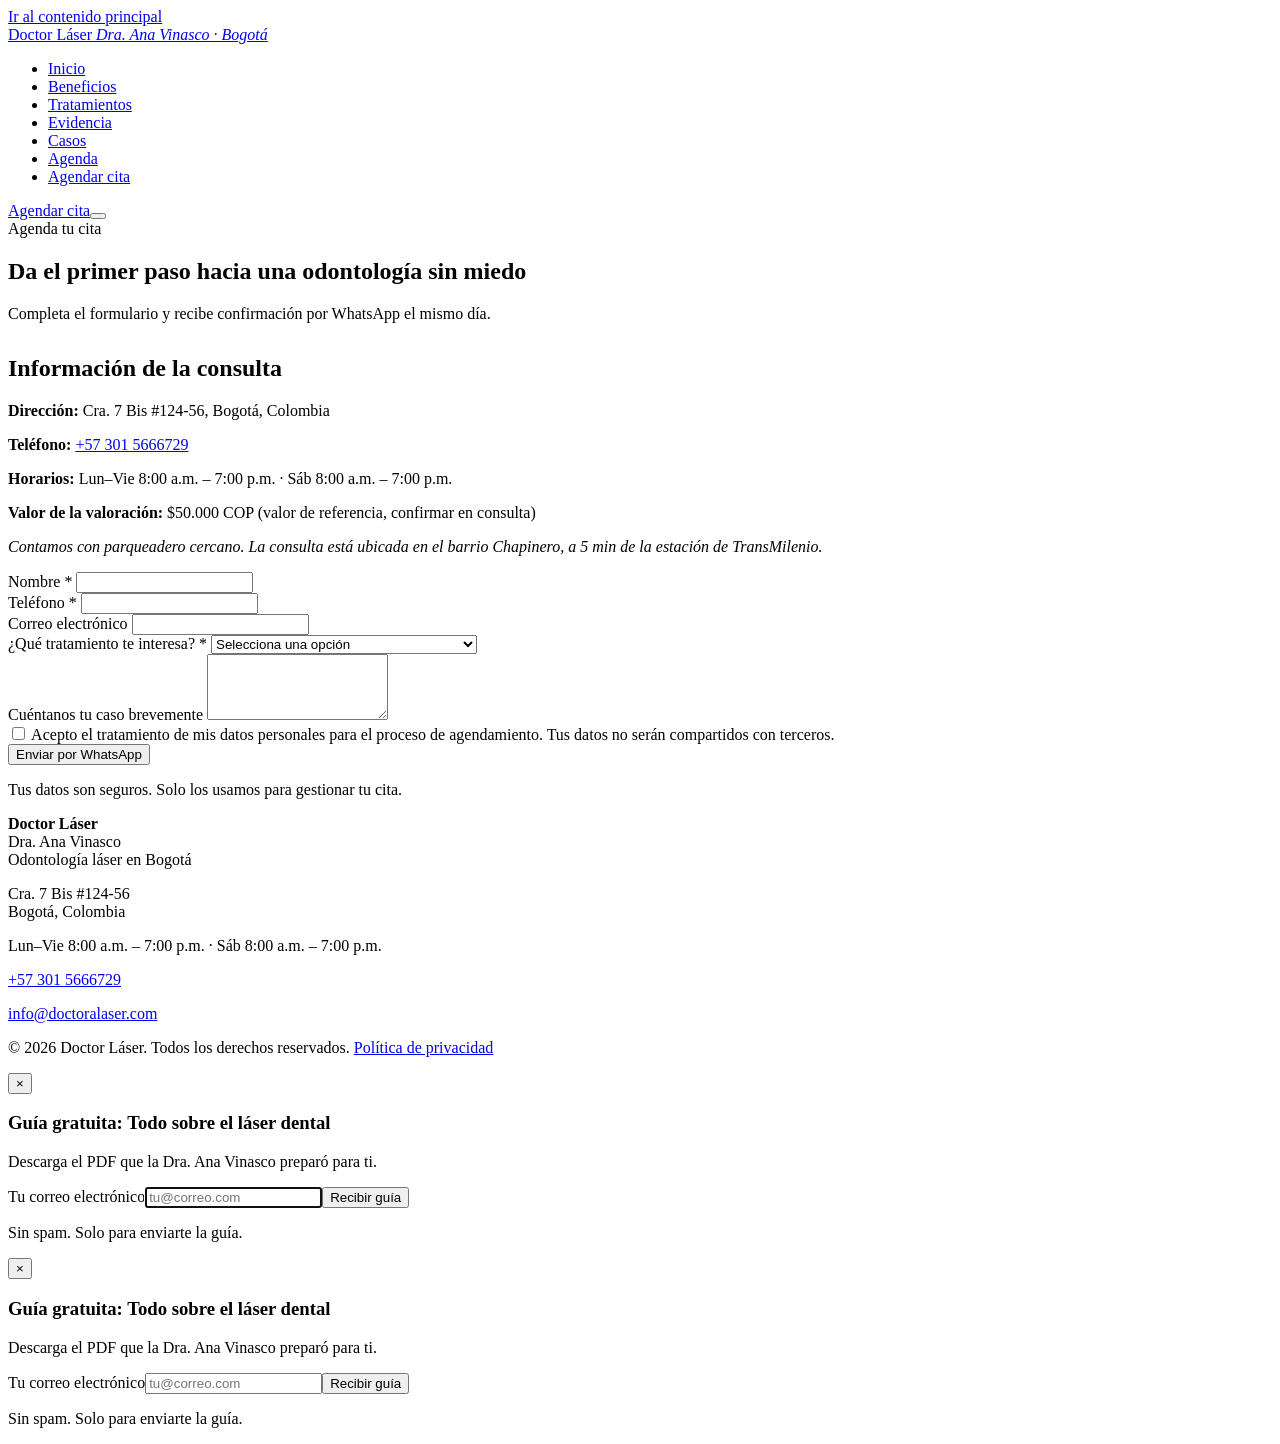
==== commit fc2e5d23: "Add files via upload" ====
--- a/doctoralaser_v1/agenda.html
+++ b/doctoralaser_v1/agenda.html
@@ -1,542 +1,127 @@
 <!DOCTYPE html>
 <html lang="es">
 <head>
-  <meta charset="UTF-8">
-  <meta name="viewport" content="width=device-width, initial-scale=1.0">
-  <title>Agendar Cita — Odontología Láser Bogotá | DoctorLáser</title>
-  <meta name="description" content="Agenda tu consulta de valoración con la Dra. Ana Vinasco. Odontología láser en Bogotá. Respuesta el mismo día por WhatsApp.">
-  <link rel="preconnect" href="https://fonts.googleapis.com">
-  <link rel="preconnect" href="https://fonts.gstatic.com" crossorigin>
-  <link href="https://fonts.googleapis.com/css2?family=Cormorant+Garamond:ital,wght@0,300;0,400;0,500;0,600;1,300;1,400;1,500&family=DM+Sans:opsz,wght@9..40,300;9..40,400;9..40,500&display=swap" rel="stylesheet">
-  <link rel="stylesheet" href="https://cdn.jsdelivr.net/npm/@tabler/icons-webfont@2.44.0/tabler-icons.min.css">
-  <link rel="stylesheet" href="css/styles.css">
-  <style>
-    .contact-grid { display:grid; grid-template-columns:1fr 1.1fr; gap:3rem; align-items:start; }
-    @media(max-width:800px){ .contact-grid { grid-template-columns:1fr; } }
-
-    .form-card {
-      background:var(--c-white);
-      border:1px solid var(--c-n100);
-      border-radius:var(--radius-xl);
-      padding:2.25rem;
-      box-shadow:var(--shadow-md);
-    }
-    .form-field { margin-bottom:1.25rem; }
-    .form-label {
-      display:block; font-size:13px; font-weight:500;
-      color:var(--c-n700); margin-bottom:.4rem;
-    }
-    .form-label span { color:var(--c-p500); margin-left:2px; }
-    .form-input {
-      width:100%; padding:.7rem 1rem;
-      border:1px solid var(--c-n200);
-      border-radius:var(--radius-md);
-      font-family:var(--font-body);
-      font-size:14px; color:var(--c-n800);
-      background:var(--c-white);
-      transition:border-color var(--dur-fast), box-shadow var(--dur-fast);
-      outline:none;
-    }
-    .form-input:focus {
-      border-color:var(--c-p400);
-      box-shadow:0 0 0 3px rgba(29,158,117,.12);
-    }
-    textarea.form-input { resize:vertical; min-height:100px; }
-    select.form-input { cursor:pointer; appearance:none;
-      background-image:url("data:image/svg+xml,%3Csvg xmlns='http://www.w3.org/2000/svg' width='16' height='16' fill='none' viewBox='0 0 24 24'%3E%3Cpath stroke='%236B8C7D' stroke-linecap='round' stroke-linejoin='round' stroke-width='2' d='M6 9l6 6 6-6'/%3E%3C/svg%3E");
-      background-repeat:no-repeat; background-position:right .75rem center; padding-right:2.5rem;
-    }
-    .form-submit {
-      width:100%; padding:.85rem;
-      background:#25D366; color:var(--c-white);
-      border:none; border-radius:var(--radius-pill);
-      font-size:15px; font-weight:500;
-      cursor:pointer; display:flex; align-items:center;
-      justify-content:center; gap:.6rem;
-      transition:background var(--dur-fast), transform var(--dur-fast), box-shadow var(--dur-fast);
-      box-shadow:0 2px 16px rgba(37,211,102,.3);
-      font-family:var(--font-body);
-    }
-    .form-submit:hover { background:#1fbd5c; transform:translateY(-2px); box-shadow:0 6px 24px rgba(37,211,102,.4); }
-    .form-submit i { font-size:20px; }
-    .form-note { font-size:12px; color:var(--c-n400); text-align:center; margin-top:.75rem; }
-
-    .wa-direct {
-      background:linear-gradient(135deg,#1A5C38,#25803D);
-      border-radius:var(--radius-xl);
-      padding:2rem;
-      color:var(--c-white);
-      display:flex; flex-direction:column; gap:1.25rem;
-    }
-    .wa-direct__icon { font-size:40px; color:#7DDD9B; }
-    .wa-direct__title { font-family:var(--font-display); font-size:1.6rem; font-weight:400; line-height:1.2; }
-    .wa-direct__sub { font-size:14px; color:rgba(255,255,255,.65); line-height:1.65; }
-    .wa-direct__btn {
-      display:inline-flex; align-items:center; gap:.6rem;
-      background:var(--c-white); color:#1A5C38;
-      font-size:14px; font-weight:500;
-      padding:.7rem 1.4rem; border-radius:var(--radius-pill);
-      width:fit-content;
-      transition:transform var(--dur-fast), box-shadow var(--dur-fast);
-    }
-    .wa-direct__btn:hover { transform:translateY(-2px); box-shadow:0 6px 20px rgba(0,0,0,.2); }
-    .wa-direct__btn i { font-size:18px; }
-
-    .info-tiles { display:grid; grid-template-columns:1fr 1fr; gap:1rem; margin-top:1.5rem; }
-    .info-tile {
-      background:rgba(255,255,255,.1); border:1px solid rgba(255,255,255,.15);
-      border-radius:var(--radius-md); padding:1rem;
-    }
-    .info-tile__label { font-size:11px; color:rgba(255,255,255,.5); text-transform:uppercase; letter-spacing:.1em; margin-bottom:.3rem; }
-    .info-tile__value { font-size:14px; color:var(--c-white); font-weight:400; line-height:1.5; }
-    .info-tile i { font-size:20px; color:rgba(255,255,255,.5); margin-bottom:.4rem; display:block; }
-
-    .process-card {
-      background:var(--c-white);
-      border:1px solid var(--c-n100);
-      border-radius:var(--radius-xl);
-      padding:2rem 2.25rem;
-    }
-    .process-step {
-      display:flex; gap:1.25rem; align-items:flex-start;
-      padding:1.25rem 0;
-      border-bottom:1px solid var(--c-n100);
-    }
-    .process-step:last-child { border-bottom:none; padding-bottom:0; }
-    .ps-num {
-      width:36px; height:36px; flex-shrink:0;
-      background:var(--c-p50); border:1px solid var(--c-p200);
-      border-radius:50%; display:flex; align-items:center; justify-content:center;
-      font-family:var(--font-display); font-size:16px;
-      color:var(--c-p700); font-weight:500; margin-top:2px;
-    }
-    .ps-body {}
-    .ps-title { font-size:15px; font-weight:500; color:var(--c-n800); margin-bottom:.3rem; }
-    .ps-text  { font-size:13.5px; color:var(--c-n500); line-height:1.65; }
-
-    .map-embed {
-      width:100%; height:260px; border-radius:var(--radius-lg);
-      overflow:hidden; border:1px solid var(--c-n100);
-      background:var(--c-n100);
-      display:flex; flex-direction:column;
-      align-items:center; justify-content:center;
-      gap:.75rem; color:var(--c-n400);
-    }
-    .map-embed i { font-size:40px; color:var(--c-n300); }
-
-    .hours-grid {
-      display:grid; grid-template-columns:1fr 1fr;
-      gap:.5rem; margin-top:.75rem;
-    }
-    .hours-row {
-      display:flex; justify-content:space-between;
-      font-size:13px; padding:.4rem 0;
-      border-bottom:1px solid var(--c-n100);
-    }
-    .hours-row .day  { color:var(--c-n600); }
-    .hours-row .time { color:var(--c-n800); font-weight:500; }
-    .hours-row.closed .time { color:var(--c-n400); font-weight:400; }
-  </style>
+    <meta charset="UTF-8">
+    <meta name="viewport" content="width=device-width, initial-scale=1.0">
+    <title>Agendar Cita — Odontología Láser Bogotá | DoctorLáser</title>
+    <meta name="description" content="Agenda tu consulta de valoración con la Dra. Ana Vinasco. Respuesta el mismo día.">
+    <link rel="preconnect" href="https://fonts.googleapis.com">
+    <link rel="preconnect" href="https://fonts.gstatic.com" crossorigin>
+    <link href="https://fonts.googleapis.com/css2?family=Inter:wght@400;500;600;700&family=Plus+Jakarta+Sans:wght@600;700&display=swap" rel="stylesheet">
+    <link rel="canonical" href="https://www.doctoralaser.com/agenda.html">
+    <meta property="og:type"        content="website">
+    <meta property="og:site_name"   content="Doctor Láser">
+    <meta property="og:title"       content="Agendar Cita — Odontología Láser Bogotá | DoctorLáser">
+    <meta property="og:description" content="Agenda tu valoración con la Dra. Ana Vinasco. Confirmación por WhatsApp el mismo día. Chapinero, Bogotá.">
+    <meta property="og:url"         content="https://www.doctoralaser.com/agenda.html">
+    <meta property="og:image"       content="https://www.doctoralaser.com/og-image.webp">
+    <meta property="og:locale"      content="es_CO">
+    <meta name="twitter:card"        content="summary_large_image">
+    <meta name="twitter:title"       content="Agendar Cita — Odontología Láser Bogotá | DoctorLáser">
+    <meta name="twitter:description" content="Agenda tu valoración con la Dra. Ana Vinasco. Confirmación el mismo día.">
+    <meta name="twitter:image"       content="https://www.doctoralaser.com/og-image.webp">
+    <meta name="robots"              content="index, follow">
+    <meta name="theme-color"         content="#0d9488">
+    <link rel="icon" type="image/webp" href="/favicon.webp">
 </head>
 <body>
+    <a class="skip-link" href="#main-content">Ir al contenido principal</a>
+    <nav id="main-nav" class="nav"></nav>
 
-  <nav class="nav" id="main-nav"></nav>
-  <div id="wa-float" class="wa-float"></div>
+    <main id="main-content">
+        <section class="section">
+            <div class="container grid-2">
+                <div class="fade-up">
+                    <span class="eyebrow">Agenda tu cita</span>
+                    <h1>Da el primer paso hacia una odontología sin miedo</h1>
+                    <p>Completa el formulario y recibe confirmación por WhatsApp el mismo día.</p>
+                    
+                    <div class="card" style="margin-top: 2rem;">
+                        <h2>Información de la consulta</h2>
+                        <p><strong>Dirección:</strong> Cra. 7 Bis #124-56, Bogotá, Colombia</p>
+                        <p><strong>Teléfono:</strong> <a href="https://wa.me/573015666729">+57 301 5666729</a></p>
+                        <p><strong>Horarios:</strong> Lun–Vie 8:00 a.m. – 7:00 p.m. · Sáb 8:00 a.m. – 7:00 p.m.</p>
+                        <p><strong>Valor de la valoración:</strong> $50.000 COP (valor de referencia, confirmar en consulta)</p>
+                        <p><em>Contamos con parqueadero cercano. La consulta está ubicada en el barrio Chapinero, a 5 min de la estación de TransMilenio.</em></p>
+                    </div>
+                </div>
 
-  <main>
+                <div class="fade-up">
+                    <form id="agenda-form" class="agenda-form">
+                        <div class="form-group">
+                            <label for="nombre">Nombre *</label>
+                            <input type="text" id="nombre" name="nombre" required>
+                        </div>
+                        <div class="form-group">
+                            <label for="telefono">Teléfono *</label>
+                            <input type="tel" id="telefono" name="telefono" required pattern="[0-9+\s()-]{7,}">
+                        </div>
+                        <div class="form-group">
+                            <label for="email">Correo electrónico</label>
+                            <input type="email" id="email" name="email">
+                        </div>
+                        <div class="form-group">
+                            <label for="tratamiento">¿Qué tratamiento te interesa? *</label>
+                            <select id="tratamiento" name="tratamiento" required>
+                                <option value="">Selecciona una opción</option>
+                                <option value="Blanqueamiento dental con láser">Blanqueamiento dental con láser</option>
+                                <option value="Gingivoplastia (rediseño de encías)">Gingivoplastia (rediseño de encías)</option>
+                                <option value="Fotobiomodulación — PBM">Fotobiomodulación — PBM</option>
+                                <option value="Desensibilización dental">Desensibilización dental</option>
+                                <option value="Frenilectomía">Frenilectomía</option>
+                                <option value="Terapia para bruxismo">Terapia para bruxismo</option>
+                                <option value="Terapia para parálisis facial">Terapia para parálisis facial</option>
+                                <option value="Desinfección de conductos">Desinfección de conductos</option>
+                                <option value="Desinfección de bolsas periodontales">Desinfección de bolsas periodontales</option>
+                                <option value="No sé cuál necesito — quiero orientación">No sé cuál necesito — quiero orientación</option>
+                                <option value="Otro procedimiento">Otro procedimiento</option>
+                            </select>
+                        </div>
+                        <div class="form-group">
+                            <label for="mensaje">Cuéntanos tu caso brevemente</label>
+                            <textarea id="mensaje" name="mensaje" rows="4"></textarea>
+                        </div>
+                        <div class="form-group">
+                            <label for="privacy-consent">
+                                <input type="checkbox" id="privacy-consent" name="privacy-consent" required aria-required="true">
+                                Acepto el tratamiento de mis datos personales para el proceso de agendamiento. Tus datos no serán compartidos con terceros.
+                            </label>
+                        </div>
+                        <button type="submit" class="btn btn--wa btn--lg">Enviar por WhatsApp</button>
+                        <p class="form-note">Tus datos son seguros. Solo los usamos para gestionar tu cita.</p>
+                    </form>
+                </div>
+            </div>
+        </section>
+    </main>
 
-    <!-- HERO -->
-    <section class="hero hero--compact">
-      <div class="hero__bg" style="background-image:url('https://images.unsplash.com/photo-1559839734-2b71ea197ec2?w=1400&q=80')"></div>
-      <div class="hero__overlay"></div>
-      <div class="hero__content">
-        <div class="hero__tag fade-up">
-          <i class="ti ti-calendar-check"></i>
-          Respuesta el mismo día
-        </div>
-        <h1 class="hero__title fade-up delay-1">
-          Agenda tu consulta<br><em>de valoración</em>
-        </h1>
-        <p class="hero__sub fade-up delay-2">
-          En la valoración la Dra. Ana Vinasco evalúa tu caso, determina si hay indicación láser y te entrega un plan de tratamiento con costos reales. Sin presión. Sin compromisos.
-        </p>
-        <div class="hero__actions fade-up delay-3">
-          <a href="#contacto" class="btn btn--primary btn--lg">
-            <i class="ti ti-arrow-down"></i>
-            Ir al formulario
-          </a>
-          <a href="#proceso" class="btn btn--outline btn--lg">¿Cómo funciona?</a>
-        </div>
-      </div>
-    </section>
-
-    <!-- PROMESA -->
-    <section class="section--sm" style="background:var(--c-p900)">
-      <div class="container">
-        <div style="display:flex;justify-content:center;flex-wrap:wrap;gap:2rem" class="fade-up">
-          <div style="display:flex;align-items:center;gap:.75rem;color:rgba(255,255,255,.75);font-size:14px">
-            <i class="ti ti-clock" style="font-size:22px;color:var(--c-p400)"></i>
-            Respondemos en el mismo día
-          </div>
-          <div style="display:flex;align-items:center;gap:.75rem;color:rgba(255,255,255,.75);font-size:14px">
-            <i class="ti ti-file-description" style="font-size:22px;color:var(--c-p400)"></i>
-            Plan de tratamiento por escrito
-          </div>
-          <div style="display:flex;align-items:center;gap:.75rem;color:rgba(255,255,255,.75);font-size:14px">
-            <i class="ti ti-cash" style="font-size:22px;color:var(--c-p400)"></i>
-            Costos reales en la consulta
-          </div>
-          <div style="display:flex;align-items:center;gap:.75rem;color:rgba(255,255,255,.75);font-size:14px">
-            <i class="ti ti-heart-handshake" style="font-size:22px;color:var(--c-p400)"></i>
-            Sin presión para agendar
-          </div>
-        </div>
-      </div>
-    </section>
-
-    <!-- PROCESO -->
-    <section id="proceso">
-      <div class="container">
-        <div class="section-header section-header--center fade-up">
-          <div class="eyebrow section-header__eyebrow">3 pasos simples</div>
-          <div class="section-divider section-divider--center"></div>
-          <h2 class="section-header__title">¿Cómo funciona<br><em>el proceso?</em></h2>
-        </div>
-        <div style="max-width:640px;margin:0 auto" class="fade-up">
-          <div class="process-card">
-            <div class="process-step">
-              <div class="ps-num">1</div>
-              <div class="ps-body">
-                <div class="ps-title">Escríbenos o llena el formulario</div>
-                <div class="ps-text">Cuéntanos brevemente qué te molesta o qué quieres mejorar. Si tienes fotos de tu caso, compártelas — nos ayudan a orientar la consulta y darte una primera impresión antes de venir.</div>
-              </div>
-            </div>
-            <div class="process-step">
-              <div class="ps-num">2</div>
-              <div class="ps-body">
-                <div class="ps-title">Valoración clínica presencial con la Dra. Ana</div>
-                <div class="ps-text">Revisamos tu historial médico completo, evaluamos tu caso clínicamente y determinamos si hay indicación para tratamiento láser. Te explicamos qué procedimiento aplica y por qué — o por qué no, si ese es el caso.</div>
-              </div>
-            </div>
-            <div class="process-step">
-              <div class="ps-num">3</div>
-              <div class="ps-body">
-                <div class="ps-title">Decides con información completa</div>
-                <div class="ps-text">Saldrás de la valoración con un diagnóstico claro, un plan de tratamiento por escrito y los costos reales. No hay presión. Tomas la decisión con el tiempo que necesites.</div>
-              </div>
-            </div>
-          </div>
-        </div>
-      </div>
-    </section>
-
-    <!-- CONTACTO PRINCIPAL -->
-    <section id="contacto" class="bg-light">
-      <div class="container">
-        <div class="section-header section-header--center fade-up">
-          <div class="eyebrow section-header__eyebrow">Contacto</div>
-          <div class="section-divider section-divider--center"></div>
-          <h2 class="section-header__title">Elige cómo<br><em>prefieres contactarnos</em></h2>
-        </div>
-        <div class="contact-grid fade-up">
-
-          <!-- FORMULARIO -->
-          <div>
-            <p style="font-size:13px;color:var(--c-n500);margin-bottom:1.5rem;display:flex;align-items:center;gap:.5rem">
-              <i class="ti ti-mail" style="color:var(--c-p500)"></i>
-              Formulario de contacto — respuesta por WhatsApp o correo
-            </p>
-            <div class="form-card">
-              <div class="form-field">
-                <label class="form-label">Nombre <span>*</span></label>
-                <input type="text" class="form-input" placeholder="Tu nombre completo">
-              </div>
-              <div style="display:grid;grid-template-columns:1fr 1fr;gap:1rem">
-                <div class="form-field">
-                  <label class="form-label">Teléfono <span>*</span></label>
-                  <input type="tel" class="form-input" placeholder="+57 300 000 0000">
-                </div>
-                <div class="form-field">
-                  <label class="form-label">Correo electrónico</label>
-                  <input type="email" class="form-input" placeholder="tu@correo.com">
-                </div>
-              </div>
-              <div class="form-field">
-                <label class="form-label">¿Qué tratamiento te interesa? <span>*</span></label>
-                <select class="form-input">
-                  <option value="" disabled selected>Selecciona una opción</option>
-                  <option>Blanqueamiento dental con láser</option>
-                  <option>Gingivoplastia (rediseño de encías)</option>
-                  <option>Fotobiomodulación — PBM</option>
-                  <option>Desensibilización dental</option>
-                  <option>Frenilectomía</option>
-                  <option>Terapia para bruxismo</option>
-                  <option>Terapia para parálisis facial</option>
-                  <option>Desinfección de conductos</option>
-                  <option>Desinfección de bolsas periodontales</option>
-                  <option>No sé cuál necesito — quiero orientación</option>
-                  <option>Otro procedimiento</option>
-                </select>
-              </div>
-              <div class="form-field">
-                <label class="form-label">Cuéntanos tu caso brevemente</label>
-                <textarea class="form-input" placeholder="¿Qué te molesta? ¿Hace cuánto? ¿Has tenido algún tratamiento antes?"></textarea>
-              </div>
-              <div class="form-field" style="display:flex;align-items:flex-start;gap:.6rem">
-                <input type="checkbox" id="privacidad" style="margin-top:3px;accent-color:var(--c-p500);cursor:pointer">
-                <label for="privacidad" style="font-size:12px;color:var(--c-n500);cursor:pointer;line-height:1.6">
-                  Acepto el tratamiento de mis datos personales para el proceso de agendamiento. Tus datos no serán compartidos con terceros.
-                </label>
-              </div>
-              <button type="button" class="form-submit" onclick="sendWhatsApp()">
-                <i class="ti ti-brand-whatsapp"></i>
-                Enviar por WhatsApp
-              </button>
-              <p class="form-note">
-                <i class="ti ti-shield-lock" style="vertical-align:-2px;margin-right:3px"></i>
-                Tus datos son seguros. Solo los usamos para gestionar tu cita.
-              </p>
-            </div>
-          </div>
-
-          <!-- WHATSAPP DIRECTO + INFO -->
-          <div style="display:flex;flex-direction:column;gap:1.5rem">
-
-            <div class="wa-direct">
-              <i class="ti ti-brand-whatsapp wa-direct__icon"></i>
-              <h3 class="wa-direct__title">O escríbenos<br><em>directamente</em></h3>
-              <p class="wa-direct__sub">La forma más rápida. Un toque y estás en conversación con el consultorio. Respondemos en el mismo día en horario de atención.</p>
-              <a href="https://wa.me/573000000000?text=Hola%2C%20quiero%20agendar%20una%20consulta%20de%20valoraci%C3%B3n%20en%20DoctorL%C3%A1ser%20%F0%9F%98�" target="_blank" rel="noopener" class="wa-direct__btn">
-                <i class="ti ti-brand-whatsapp"></i>
-                Abrir WhatsApp ahora
-              </a>
-              <div class="info-tiles">
-                <div class="info-tile">
-                  <i class="ti ti-map-pin"></i>
-                  <div class="info-tile__label">Ubicación</div>
-                  <div class="info-tile__value">Bogotá, Colombia<br><span style="color:rgba(255,255,255,.4);font-size:12px">[Dirección próximamente]</span></div>
-                </div>
-                <div class="info-tile">
-                  <i class="ti ti-phone"></i>
-                  <div class="info-tile__label">WhatsApp</div>
-                  <div class="info-tile__value">[Número]<br><span style="color:rgba(255,255,255,.4);font-size:12px">Respuesta mismo día</span></div>
-                </div>
-                <div class="info-tile">
-                  <i class="ti ti-mail"></i>
-                  <div class="info-tile__label">Correo</div>
-                  <div class="info-tile__value">info@doctoralaser.com</div>
-                </div>
-                <div class="info-tile">
-                  <i class="ti ti-clock"></i>
-                  <div class="info-tile__label">Atención</div>
-                  <div class="info-tile__value">[Horarios próximamente]</div>
-                </div>
-              </div>
-            </div>
-
-            <!-- MAPA -->
-            <div class="map-embed">
-              <i class="ti ti-map-2"></i>
-              <p style="font-size:14px;color:var(--c-n600);font-weight:500">Mapa — Bogotá, Colombia</p>
-              <p style="font-size:13px;color:var(--c-n400)">[Dirección exacta pendiente]</p>
-            </div>
-
-          </div>
-        </div>
-      </div>
-    </section>
-
-    <!-- FAQ -->
-    <section>
-      <div class="container">
-        <div style="display:grid;grid-template-columns:1fr 1.5fr;gap:5rem;align-items:start">
-
-          <div class="fade-up" style="position:sticky;top:100px">
-            <div class="eyebrow section-header__eyebrow">Preguntas frecuentes</div>
-            <div class="section-divider"></div>
-            <h2 class="display-md" style="color:var(--c-n800);margin-bottom:1.25rem">
-              Antes de que<br><em style="color:var(--c-p600)">preguntes,</em><br>ya respondemos
-            </h2>
-            <p class="lead" style="margin-bottom:1.75rem">
-              Las preguntas más comunes que recibimos, respondidas con claridad y sin rodeos.
-            </p>
-            <a href="agenda.html#contacto" class="btn btn--teal">
-              <i class="ti ti-brand-whatsapp"></i>
-              Otra pregunta → WhatsApp
-            </a>
-          </div>
-
-          <div class="fade-up delay-1">
-            <div class="faq-item">
-              <div class="faq-question">
-                ¿El láser duele?
-                <i class="ti ti-chevron-down"></i>
-              </div>
-              <div class="faq-answer">
-                Mucho menos que los métodos convencionales. El láser diodo trabaja con una sensación de calor leve y controlada. En muchos procedimientos de tejidos blandos se trabaja con mínima anestesia o sin ella. En cirugías más complejas se usa anestesia local, pero el post-operatorio es notablemente más cómodo que con bisturí convencional.
-              </div>
-            </div>
-            <div class="faq-item">
-              <div class="faq-question">
-                ¿Cuánto cuesta la consulta de valoración?
-                <i class="ti ti-chevron-down"></i>
-              </div>
-              <div class="faq-answer">
-                La consulta de valoración tiene un costo de [PENDIENTE — Dra. Ana confirma el valor]. En ella recibes evaluación clínica completa, diagnóstico preciso y un plan de tratamiento por escrito con los costos reales de cada procedimiento. No hay letra pequeña.
-              </div>
-            </div>
-            <div class="faq-item">
-              <div class="faq-question">
-                ¿Cuánto cuesta el blanqueamiento con láser?
-                <i class="ti ti-chevron-down"></i>
-              </div>
-              <div class="faq-answer">
-                El costo exacto se determina en la valoración según el estado inicial del esmalte y el objetivo de tono del paciente. El blanqueamiento láser tiene un costo mayor que los kits caseros o el blanqueamiento con luz LED de baja potencia, pero la diferencia está en la seguridad del proceso, la velocidad del resultado (una sesión vs. semanas) y el control clínico profesional. En la consulta recibes el precio exacto para tu caso.
-              </div>
-            </div>
-            <div class="faq-item">
-              <div class="faq-question">
-                ¿Cuántas sesiones necesito?
-                <i class="ti ti-chevron-down"></i>
-              </div>
-              <div class="faq-answer">
-                Depende del tratamiento. El blanqueamiento es generalmente una sesión. La gingivoplastia y la frenilectomía también son habitualmente procedimientos de una sola sesión. La fotobiomodulación (PBM), la terapia para bruxismo y la desinfección de bolsas periodontales pueden requerir entre 3 y 6 sesiones según la severidad del caso. En la valoración te decimos exactamente cuántas sesiones necesita tu caso específico.
-              </div>
-            </div>
-            <div class="faq-item">
-              <div class="faq-question">
-                ¿Cuánto tiempo de recuperación?
-                <i class="ti ti-chevron-down"></i>
-              </div>
-              <div class="faq-answer">
-                Varía por procedimiento: el blanqueamiento no tiene recuperación — puedes retomar tu vida inmediatamente. La gingivoplastia y la frenilectomía tienen 24–48 horas de molestia leve. La desinfección de conductos o bolsas periodontales con láser tiene recuperación similar o más corta que el método convencional. En ningún caso necesitas días de cama ni analgésicos fuertes para la mayoría de procedimientos.
-              </div>
-            </div>
-            <div class="faq-item">
-              <div class="faq-question">
-                ¿El láser sirve para todos los casos?
-                <i class="ti ti-chevron-down"></i>
-              </div>
-              <div class="faq-answer">
-                No, y lo decimos directamente. El láser tiene indicaciones precisas. Para caries profundas, ortodoncia, prótesis o endodoncia compleja, los métodos convencionales siguen siendo el estándar. Pacientes con marcapasos, epilepsia fotosensible o ciertas condiciones de pigmentación requieren evaluación especial. En la consulta de valoración revisamos tu historial completo y te decimos con honestidad si tienes indicación láser — incluyendo cuando la respuesta es no.
-              </div>
-            </div>
-            <div class="faq-item">
-              <div class="faq-question">
-                ¿Qué es la fotobiomodulación (PBM) y para qué sirve?
-                <i class="ti ti-chevron-down"></i>
-              </div>
-              <div class="faq-answer">
-                Es la aplicación de láser de baja intensidad para estimular la regeneración celular, reducir inflamación y acelerar la cicatrización. No corta ni elimina tejido — activa los mecanismos naturales de reparación del organismo. Se usa en aftas, úlceras bucales, dolor de articulación temporomandibular (ATM), recuperación post-quirúrgica, periodoncia y como complemento en terapia para parálisis facial periférica. No duele y no requiere anestesia.
-              </div>
-            </div>
-            <div class="faq-item">
-              <div class="faq-question">
-                ¿Tienen estacionamiento o cómo se llega?
-                <i class="ti ti-chevron-down"></i>
-              </div>
-              <div class="faq-answer">
-                [PENDIENTE — Dra. Ana confirma ubicación exacta, referencias de barrio, información de parqueaderos cercanos y rutas de transporte público. Este espacio se actualiza con la dirección definitiva.]
-              </div>
-            </div>
-            <div class="faq-item">
-              <div class="faq-question">
-                ¿Puedo ir con acompañante a la valoración?
-                <i class="ti ti-chevron-down"></i>
-              </div>
-              <div class="faq-answer">
-                Sí, sin ningún problema. Muchos de nuestros pacientes — especialmente quienes sienten ansiedad ante el dentista — vienen con un familiar o amigo. La valoración es una conversación tranquila, no un procedimiento. No es necesario nada especial para asistir.
-              </div>
-            </div>
-            <div class="faq-item">
-              <div class="faq-question">
-                ¿Qué debo llevar a la primera consulta?
-                <i class="ti ti-chevron-down"></i>
-              </div>
-              <div class="faq-answer">
-                Idealmente: tu documento de identidad, una lista de medicamentos que tomes actualmente (especialmente anticoagulantes o inmunosupresores), y si tienes radiografías dentales recientes, tráelas — nos ahorran tiempo. Si tienes algún diagnóstico médico relevante (diabetes, hipertensión, enfermedades autoinmunes), también es útil que nos lo cuentes. No es obligatorio traer nada — podemos comenzar desde cero.
-              </div>
-            </div>
-          </div>
-
-        </div>
-      </div>
-    </section>
-
-    <!-- DOCTORA BREVE -->
-    <section class="bg-teal-light">
-      <div class="container">
-        <div style="display:grid;grid-template-columns:auto 1fr;gap:2.5rem;align-items:center;max-width:780px;margin:0 auto" class="fade-up">
-          <div style="width:120px;height:120px;border-radius:50%;overflow:hidden;flex-shrink:0;border:3px solid var(--c-p200)">
-            <img src="https://images.unsplash.com/photo-1559839734-2b71ea197ec2?w=240&q=80"
-                 alt="Dra. Ana Vinasco — Especialista en odontología láser Bogotá"
-                 style="width:100%;height:100%;object-fit:cover">
-          </div>
-          <div>
-            <div class="eyebrow section-header__eyebrow" style="margin-bottom:.5rem">Tu especialista</div>
-            <h3 style="font-family:var(--font-display);font-size:1.5rem;font-weight:500;color:var(--c-n800);margin-bottom:.5rem">Dra. Ana Vinasco</h3>
-            <p style="font-size:14px;color:var(--c-n500);line-height:1.7;margin-bottom:1rem">
-              Especialista en odontología con láser diodo en Bogotá. Más de 5 años de práctica clínica aplicando tecnología láser en procedimientos estéticos, periodontales y de manejo del dolor. Formación continua en los protocolos más actuales.
-            </p>
-            <div style="display:flex;flex-wrap:wrap;gap:.6rem">
-              <span style="font-size:12px;background:var(--c-p100);color:var(--c-p700);padding:4px 10px;border-radius:999px;border:1px solid var(--c-p200)">5+ años · Láser diodo</span>
-              <span style="font-size:12px;background:var(--c-p100);color:var(--c-p700);padding:4px 10px;border-radius:999px;border:1px solid var(--c-p200)">10 tratamientos disponibles</span>
-              <span style="font-size:12px;background:var(--c-p100);color:var(--c-p700);padding:4px 10px;border-radius:999px;border:1px solid var(--c-p200)">Bogotá, Colombia</span>
-            </div>
-          </div>
-        </div>
-      </div>
-    </section>
-
-    <!-- FINAL CTA -->
-    <section class="cta-section">
-      <div class="container">
-        <div class="cta-section__inner fade-up">
-          <div class="cta-section__text">
-            <div class="eyebrow eyebrow--light" style="margin-bottom:.75rem">Un paso</div>
-            <h2 class="cta-section__title">El cambio empieza con<br><em>una sola consulta</em></h2>
-            <p class="cta-section__sub">Respondemos en el mismo día. Sin listas de espera largas.</p>
-          </div>
-          <div class="cta-section__actions">
-            <a href="https://wa.me/573000000000?text=Hola%2C%20quiero%20agendar%20una%20consulta%20de%20valoraci%C3%B3n%20en%20DoctorL%C3%A1ser%20%F0%9F%98%8A" target="_blank" rel="noopener" class="btn btn--wa btn--lg">
-              <i class="ti ti-brand-whatsapp"></i>
-              Agendar por WhatsApp
-            </a>
-            <a href="#contacto" class="btn btn--outline">Formulario de contacto</a>
-          </div>
-        </div>
-      </div>
-    </section>
-
-  </main>
-
-  <div id="main-footer"></div>
-  <script src="js/components.js"></script>
-  <script src="js/main.js"></script>
-  <script>
-    function sendWhatsApp() {
-      const nombre = document.querySelector('input[placeholder="Tu nombre completo"]').value.trim();
-      const tel    = document.querySelector('input[type="tel"]').value.trim();
-      const trat   = document.querySelector('select').value;
-      const msg    = document.querySelector('textarea').value.trim();
-      const check  = document.getElementById('privacidad').checked;
-
-      if (!nombre || !tel) {
-        alert('Por favor completa al menos tu nombre y teléfono.');
-        return;
-      }
-      if (!check) {
-        alert('Por favor acepta el tratamiento de datos para continuar.');
-        return;
-      }
-
-      let text = `Hola Dra. Ana 👋\n\nMi nombre es *${nombre}*.\nTeléfono: ${tel}\n`;
-      if (trat) text += `Tratamiento de interés: *${trat}*\n`;
-      if (msg)  text += `\nComentario: ${msg}\n`;
-      text += `\nMe gustaría agendar una consulta de valoración en DoctorLáser 😊`;
-
-      window.open(`https://wa.me/573000000000?text=${encodeURIComponent(text)}`, '_blank');
-    }
-  </script>
+    <footer id="main-footer"></footer>
+    <div id="wa-float"></div>
+    <script src="js/components.js" defer></script>
+    <script defer>
+        document.getElementById('agenda-form').addEventListener('submit', function(e) {
+            if (!this.checkValidity()) {
+                e.preventDefault();
+                this.reportValidity();
+                return;
+            }
+            e.preventDefault();
+            var nombre = encodeURIComponent(document.getElementById('nombre').value);
+            var telefono = encodeURIComponent(document.getElementById('telefono').value);
+            var email = encodeURIComponent(document.getElementById('email').value || 'No proporcionado');
+            var tratamiento = encodeURIComponent(document.getElementById('tratamiento').value);
+            var mensaje = encodeURIComponent(document.getElementById('mensaje').value || 'Sin mensaje adicional');
+            
+            var waMsg = 'Hola, quiero agendar una cita.%0A%0A' +
+                        '*Nombre:* ' + nombre + '%0A' +
+                        '*Teléfono:* ' + telefono + '%0A' +
+                        '*Correo:* ' + email + '%0A' +
+                        '*Tratamiento:* ' + tratamiento + '%0A' +
+                        '*Mensaje:* ' + mensaje;
+            
+            window.open('https://wa.me/573015666729?text=' + waMsg, '_blank');
+        });
+    </script>
+    <script src="js/components.js"></script>
 </body>
-</html>
+</html>
